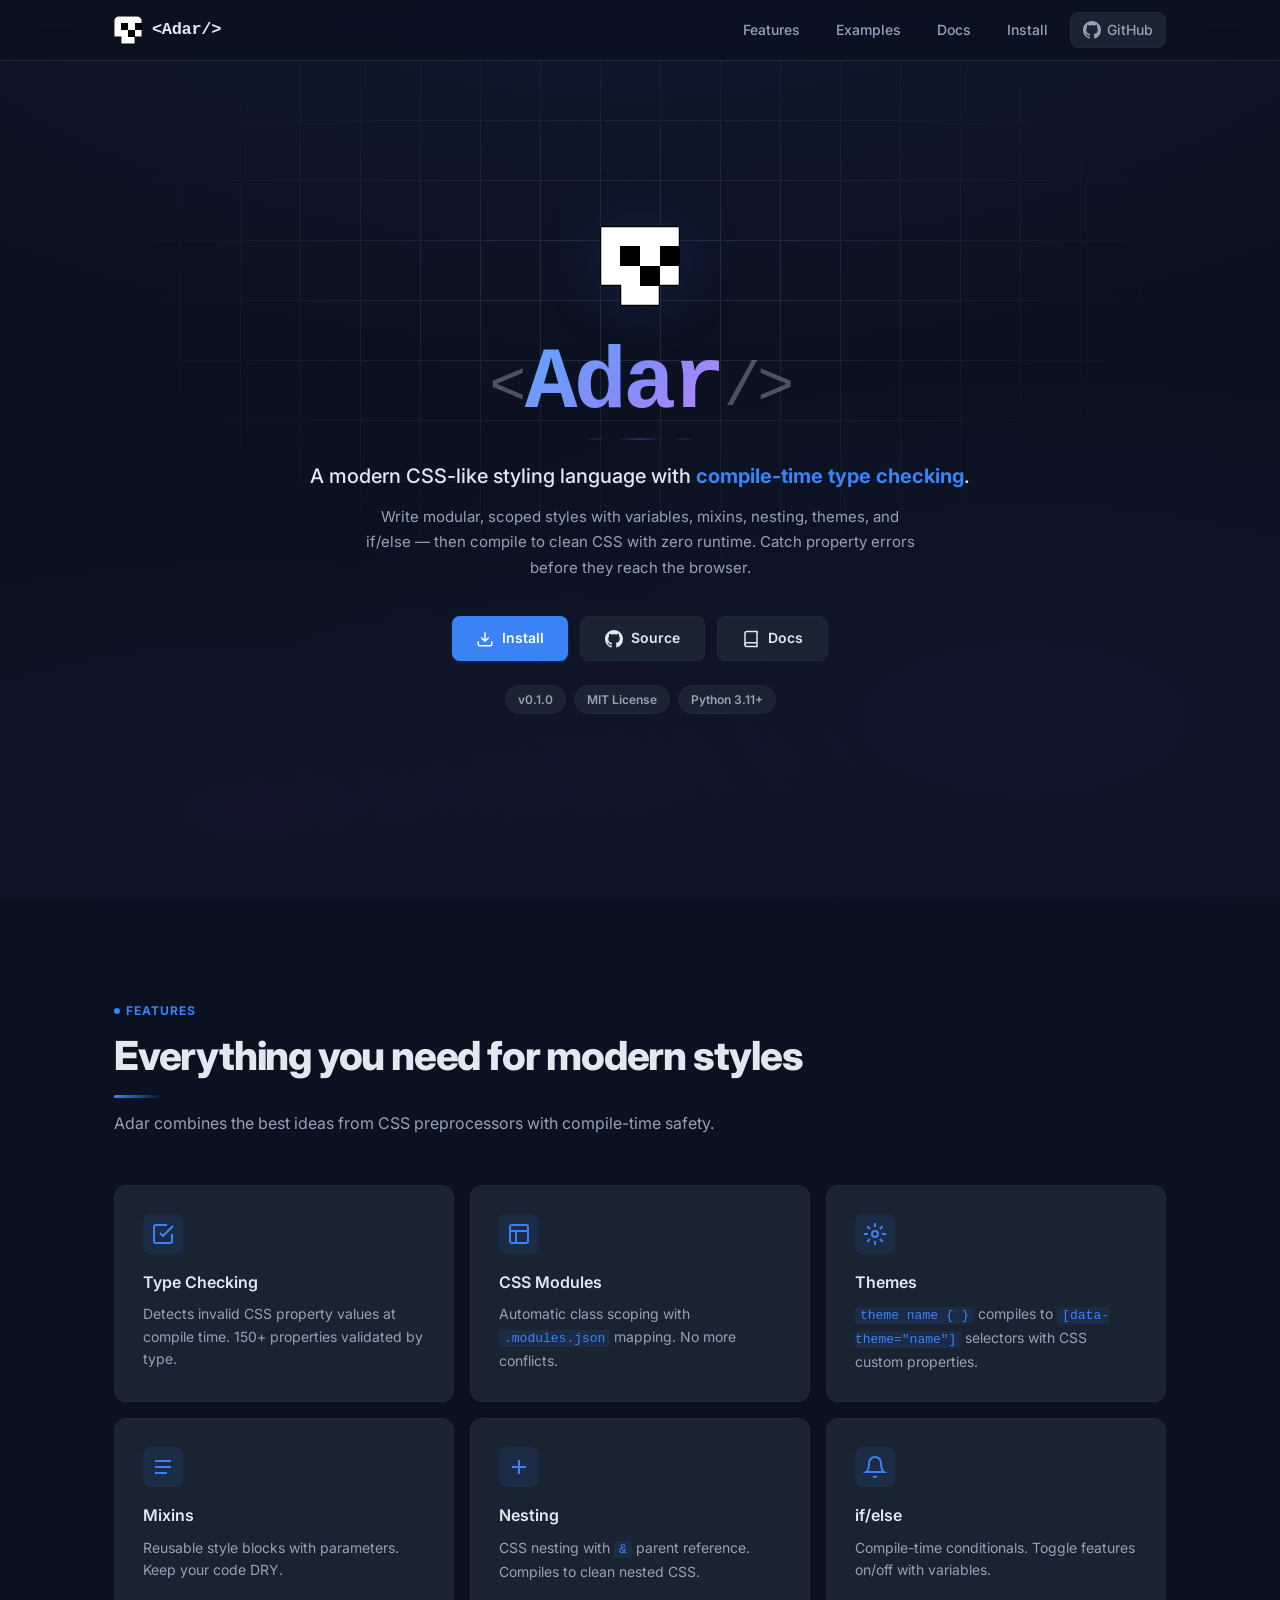
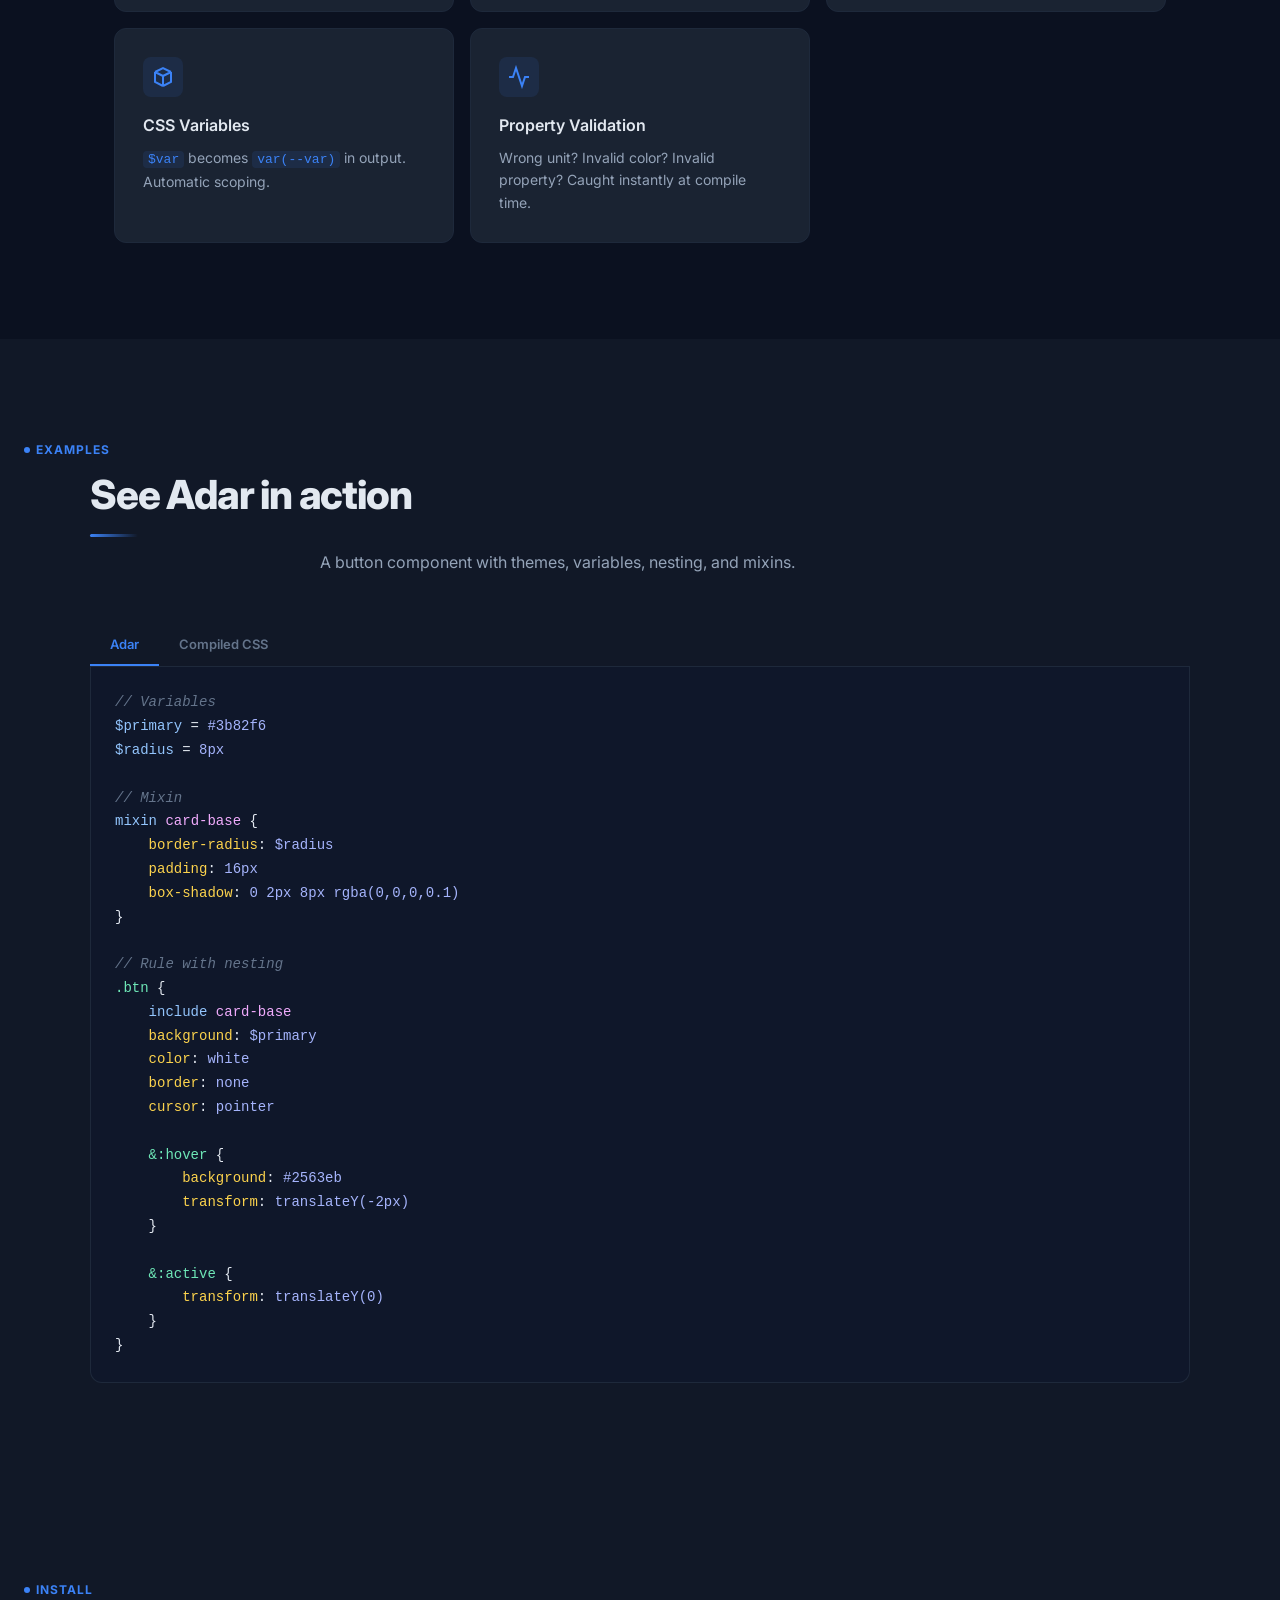
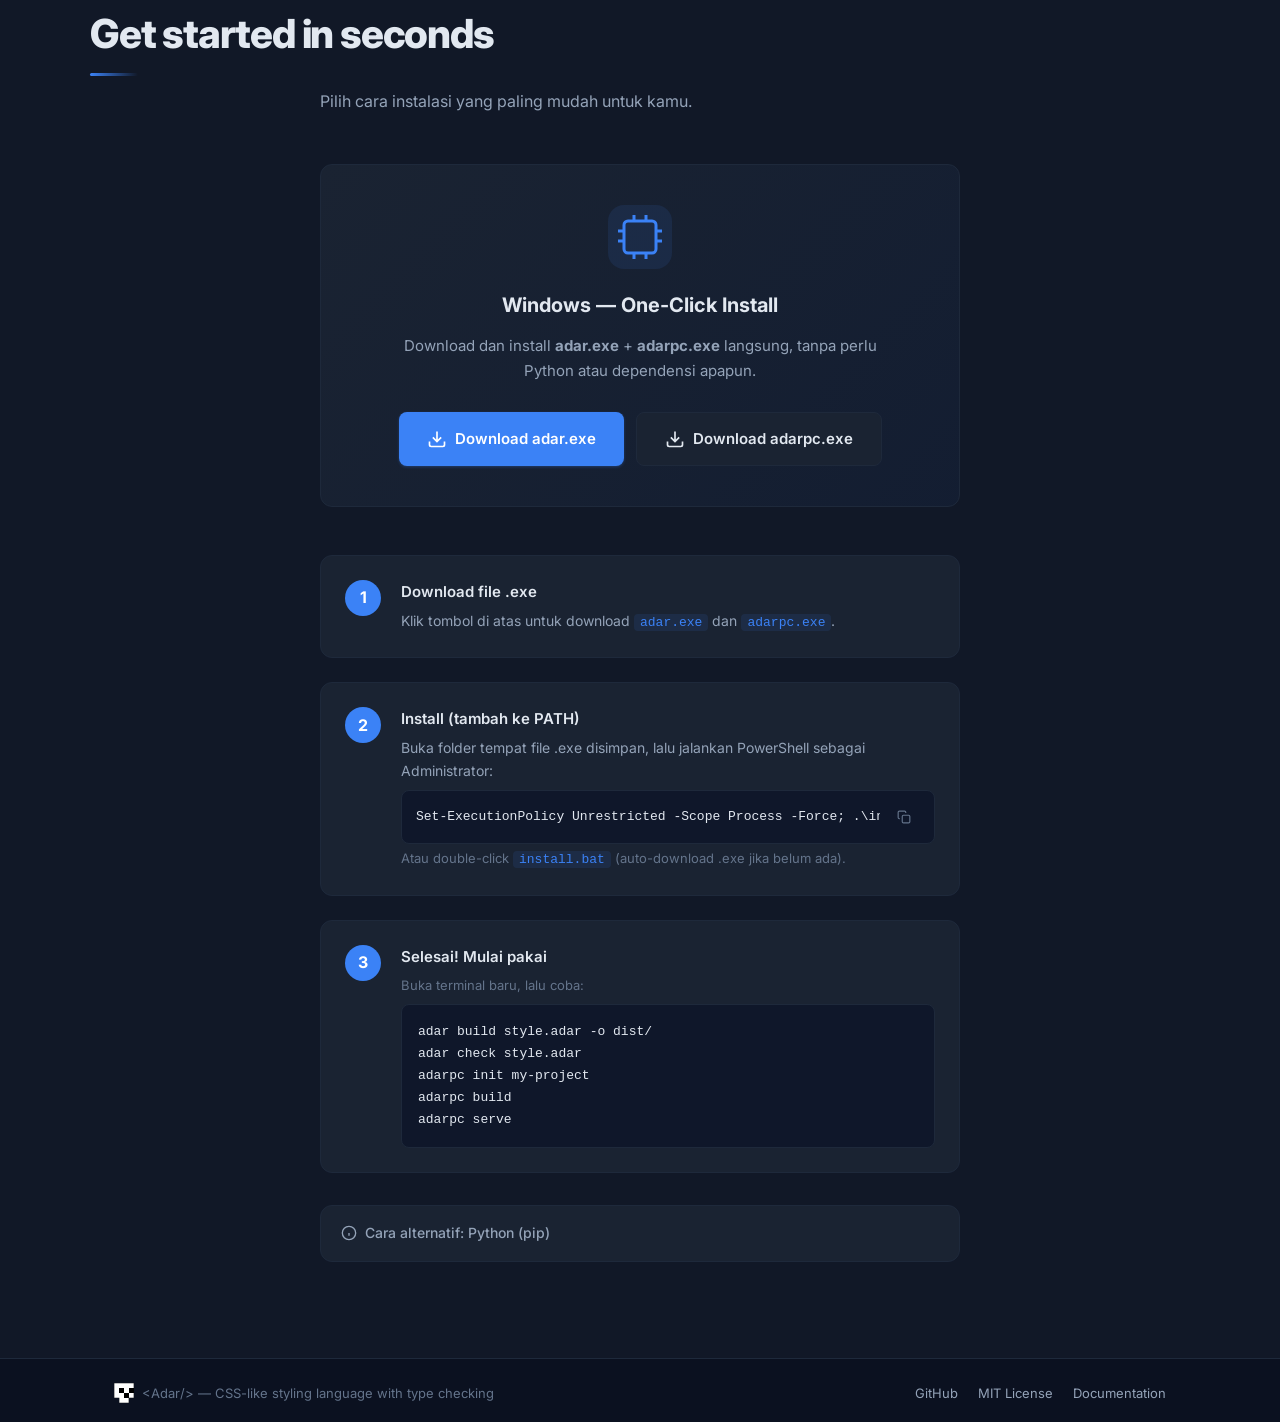
==== docs/index.html @ 39d27f38 "remove remaining playground/pyodide references" ====
<!DOCTYPE html>
<html lang="en">
<head>
<meta charset="UTF-8">
<meta name="viewport" content="width=device-width, initial-scale=1.0">
<title>Adar — CSS-like styling language with compile-time type checking</title>
<meta name="description" content="Adar is a modern CSS-like styling language that compiles to modular, scoped CSS with compile-time type checking. Catch property errors before they reach the browser.">
<meta property="og:title" content="Adar — CSS-like styling language with type checking">
<meta property="og:description" content="Write modular, scoped styles with variables, mixins, nesting, themes, and if/else. Compiles to clean CSS with zero runtime.">
<meta property="og:type" content="website">
<meta property="og:url" content="https://zulsyam23-dot.github.io/adar/">
<meta property="og:image" content="https://zulsyam23-dot.github.io/adar/og-image.png">
<meta name="theme-color" content="#0f172a">
<link rel="icon" type="image/svg+xml" href="favicon.svg">
<link rel="preconnect" href="https://fonts.googleapis.com">
<link rel="preconnect" href="https://fonts.gstatic.com" crossorigin>
<link href="https://fonts.googleapis.com/css2?family=Inter:wght@400;500;600;700;800&display=swap" rel="stylesheet">
<link rel="stylesheet" href="style.css">
</head>
<body>

<nav class="nav">
  <div class="nav-inner">
    <a href="#" class="logo">
      <img src="logo.svg" alt="Adar" class="logo-img" width="28" height="28">
      <span class="logo-text">&lt;Adar/&gt;</span>
    </a>
    <div class="nav-links">
      <a href="#features">Features</a>
      <a href="#examples">Examples</a>
      <a href="docs.html">Docs</a>
      <a href="#install">Install</a>
      <a href="https://github.com/zulsyam23-dot/adar" target="_blank" rel="noopener" class="nav-gh">
        <svg width="18" height="18" viewBox="0 0 24 24" fill="currentColor"><path d="M12 0C5.37 0 0 5.37 0 12c0 5.31 3.435 9.795 8.205 11.385.6.105.825-.255.825-.57 0-.285-.015-1.23-.015-2.235-3.015.555-3.795-.735-4.035-1.41-.135-.345-.72-1.41-1.23-1.695-.42-.225-1.02-.78-.015-.795.945-.015 1.62.87 1.845 1.23 1.08 1.815 2.805 1.305 3.495.99.105-.78.42-1.305.765-1.605-2.67-.3-5.46-1.335-5.46-5.925 0-1.305.465-2.385 1.23-3.225-.12-.3-.54-1.53.12-3.18 0 0 1.005-.315 3.3 1.23.96-.27 1.98-.405 3-.405s2.04.135 3 .405c2.295-1.56 3.3-1.23 3.3-1.23.66 1.65.24 2.88.12 3.18.765.84 1.23 1.905 1.23 3.225 0 4.605-2.805 5.625-5.475 5.925.435.375.81 1.095.81 2.22 0 1.605-.015 2.895-.015 3.3 0 .315.225.69.825.57A12.02 12.02 0 0024 12c0-6.63-5.37-12-12-12z"/></svg>
        <span>GitHub</span>
      </a>
    </div>
  </div>
</nav>

<section class="hero">
  <div class="hero-bg"></div>
  <div class="hero-grid"></div>
  <div class="hero-content">
    <div class="hero-logo">
      <img src="logo.svg" alt="Adar" width="96" height="96">
    </div>
    <div class="hero-title-group">
      <h1 class="hero-title">
        <span class="title-tag">&lt;</span>
        <span class="title-name">Adar</span>
        <span class="title-tag">/&gt;</span>
      </h1>
      <div class="title-underline">
        <span></span>
        <span></span>
        <span></span>
      </div>
    </div>
    <p class="hero-sub">A modern CSS-like styling language with <strong>compile-time type checking</strong>.</p>
    <p class="hero-desc">Write modular, scoped styles with variables, mixins, nesting, themes, and if/else &mdash; then compile to clean CSS with zero runtime. Catch property errors before they reach the browser.</p>
    <div class="hero-actions">
      <a href="#install" class="btn btn-primary">
        <svg width="18" height="18" viewBox="0 0 24 24" fill="none" stroke="currentColor" stroke-width="2"><path d="M21 15v4a2 2 0 01-2 2H5a2 2 0 01-2-2v-4M7 10l5 5 5-5M12 15V3"/></svg>
        Install
      </a>
      <a href="https://github.com/zulsyam23-dot/adar" target="_blank" rel="noopener" class="btn btn-secondary">
        <svg width="18" height="18" viewBox="0 0 24 24" fill="currentColor"><path d="M12 0C5.37 0 0 5.37 0 12c0 5.31 3.435 9.795 8.205 11.385.6.105.825-.255.825-.57 0-.285-.015-1.23-.015-2.235-3.015.555-3.795-.735-4.035-1.41-.135-.345-.72-1.41-1.23-1.695-.42-.225-1.02-.78-.015-.795.945-.015 1.62.87 1.845 1.23 1.08 1.815 2.805 1.305 3.495.99.105-.78.42-1.305.765-1.605-2.67-.3-5.46-1.335-5.46-5.925 0-1.305.465-2.385 1.23-3.225-.12-.3-.54-1.53.12-3.18 0 0 1.005-.315 3.3 1.23.96-.27 1.98-.405 3-.405s2.04.135 3 .405c2.295-1.56 3.3-1.23 3.3-1.23.66 1.65.24 2.88.12 3.18.765.84 1.23 1.905 1.23 3.225 0 4.605-2.805 5.625-5.475 5.925.435.375.81 1.095.81 2.22 0 1.605-.015 2.895-.015 3.3 0 .315.225.69.825.57A12.02 12.02 0 0024 12c0-6.63-5.37-12-12-12z"/></svg>
        Source
      </a>
      <a href="docs.html" class="btn btn-secondary">
        <svg width="18" height="18" viewBox="0 0 24 24" fill="none" stroke="currentColor" stroke-width="2"><path d="M4 19.5A2.5 2.5 0 016.5 17H20"/><path d="M6.5 2H20v20H6.5A2.5 2.5 0 014 19.5v-15A2.5 2.5 0 016.5 2z"/></svg>
        Docs
      </a>
    </div>
    <div class="hero-badges">
      <span class="badge">v0.1.0</span>
      <span class="badge">MIT License</span>
      <span class="badge">Python 3.11+</span>
    </div>
  </div>
</section>

<section id="features" class="section">
  <div class="section-label">Features</div>
  <h2>Everything you need for modern styles</h2>
  <p class="section-desc">Adar combines the best ideas from CSS preprocessors with compile-time safety.</p>
  <div class="features-grid">
    <div class="feature-card">
      <div class="feature-icon">
        <svg width="24" height="24" viewBox="0 0 24 24" fill="none" stroke="currentColor" stroke-width="2"><path d="M9 11l3 3L22 4M21 12v7a2 2 0 01-2 2H5a2 2 0 01-2-2V5a2 2 0 012-2h11"/></svg>
      </div>
      <h3>Type Checking</h3>
      <p>Detects invalid CSS property values at compile time. 150+ properties validated by type.</p>
    </div>
    <div class="feature-card">
      <div class="feature-icon">
        <svg width="24" height="24" viewBox="0 0 24 24" fill="none" stroke="currentColor" stroke-width="2"><rect x="3" y="3" width="18" height="18" rx="2"/><path d="M3 9h18M9 21V9"/></svg>
      </div>
      <h3>CSS Modules</h3>
      <p>Automatic class scoping with <code>.modules.json</code> mapping. No more conflicts.</p>
    </div>
    <div class="feature-card">
      <div class="feature-icon">
        <svg width="24" height="24" viewBox="0 0 24 24" fill="none" stroke="currentColor" stroke-width="2"><circle cx="12" cy="12" r="3"/><path d="M12 1v4M12 19v4M4.22 4.22l2.83 2.83M16.95 16.95l2.83 2.83M1 12h4M19 12h4M4.22 19.78l2.83-2.83M16.95 7.05l2.83-2.83"/></svg>
      </div>
      <h3>Themes</h3>
      <p><code>theme name { }</code> compiles to <code>[data-theme="name"]</code> selectors with CSS custom properties.</p>
    </div>
    <div class="feature-card">
      <div class="feature-icon">
        <svg width="24" height="24" viewBox="0 0 24 24" fill="none" stroke="currentColor" stroke-width="2"><path d="M4 6h16M4 12h16M4 18h12"/></svg>
      </div>
      <h3>Mixins</h3>
      <p>Reusable style blocks with parameters. Keep your code DRY.</p>
    </div>
    <div class="feature-card">
      <div class="feature-icon">
        <svg width="24" height="24" viewBox="0 0 24 24" fill="none" stroke="currentColor" stroke-width="2"><path d="M12 5v14M5 12h14"/></svg>
      </div>
      <h3>Nesting</h3>
      <p>CSS nesting with <code>&amp;</code> parent reference. Compiles to clean nested CSS.</p>
    </div>
    <div class="feature-card">
      <div class="feature-icon">
        <svg width="24" height="24" viewBox="0 0 24 24" fill="none" stroke="currentColor" stroke-width="2"><path d="M18 8A6 6 0 006 8c0 7-3 9-3 9h18s-3-2-3-9"/><path d="M13.73 21a2 2 0 01-3.46 0"/></svg>
      </div>
      <h3>if/else</h3>
      <p>Compile-time conditionals. Toggle features on/off with variables.</p>
    </div>
    <div class="feature-card">
      <div class="feature-icon">
        <svg width="24" height="24" viewBox="0 0 24 24" fill="none" stroke="currentColor" stroke-width="2"><path d="M20 7l-8-4-8 4m16 0l-8 4m8-4v10l-8 4m0-10L4 7m8 4v10M4 7v10l8 4"/></svg>
      </div>
      <h3>CSS Variables</h3>
      <p><code>$var</code> becomes <code>var(--var)</code> in output. Automatic scoping.</p>
    </div>
    <div class="feature-card">
      <div class="feature-icon">
        <svg width="24" height="24" viewBox="0 0 24 24" fill="none" stroke="currentColor" stroke-width="2"><polyline points="22 12 18 12 15 21 9 3 6 12 2 12"/></svg>
      </div>
      <h3>Property Validation</h3>
      <p>Wrong unit? Invalid color? Invalid property? Caught instantly at compile time.</p>
    </div>
  </div>
</section>

<section id="examples" class="section section-alt">
  <div class="section-label">Examples</div>
  <h2>See Adar in action</h2>
  <p class="section-desc">A button component with themes, variables, nesting, and mixins.</p>

  <div class="code-tabs">
    <div class="code-tab active" data-tab="adar">Adar</div>
    <div class="code-tab" data-tab="css">Compiled CSS</div>
  </div>

  <div class="code-panel active" id="code-adar">
    <pre class="code-block"><span class="cm">// Variables</span>
<span class="kw">$primary</span> = <span class="val">#3b82f6</span>
<span class="kw">$radius</span> = <span class="val">8px</span>

<span class="cm">// Mixin</span>
<span class="kw">mixin</span> <span class="fn">card-base</span> {
    <span class="prop">border-radius</span>: <span class="val">$radius</span>
    <span class="prop">padding</span>: <span class="val">16px</span>
    <span class="prop">box-shadow</span>: <span class="val">0 2px 8px rgba(0,0,0,0.1)</span>
}

<span class="cm">// Rule with nesting</span>
<span class="sel">.btn</span> {
    <span class="kw">include</span> <span class="fn">card-base</span>
    <span class="prop">background</span>: <span class="val">$primary</span>
    <span class="prop">color</span>: <span class="val">white</span>
    <span class="prop">border</span>: <span class="val">none</span>
    <span class="prop">cursor</span>: <span class="val">pointer</span>

    <span class="sel">&amp;:hover</span> {
        <span class="prop">background</span>: <span class="val">#2563eb</span>
        <span class="prop">transform</span>: <span class="val">translateY(-2px)</span>
    }

    <span class="sel">&amp;:active</span> {
        <span class="prop">transform</span>: <span class="val">translateY(0)</span>
    }
}</pre>
  </div>

  <div class="code-panel" id="code-css">
    <pre class="code-block"><span class="sel">.btn__a1b2c3</span> {
  <span class="prop">border-radius</span>: <span class="val">var(--radius)</span>;
  <span class="prop">padding</span>: <span class="val">16px</span>;
  <span class="prop">box-shadow</span>: <span class="val">0 2px 8px rgba(0,0,0,0.1)</span>;
  <span class="prop">background</span>: <span class="val">var(--primary)</span>;
  <span class="prop">color</span>: <span class="val">white</span>;
  <span class="prop">border</span>: <span class="val">none</span>;
  <span class="prop">cursor</span>: <span class="val">pointer</span>;
}
<span class="sel">.btn__a1b2c3:hover</span> {
  <span class="prop">background</span>: <span class="val">#2563eb</span>;
  <span class="prop">transform</span>: <span class="val">translateY(-2px)</span>;
}
<span class="sel">.btn__a1b2c3:active</span> {
  <span class="prop">transform</span>: <span class="val">translateY(0)</span>;
}</pre>
  </div>
</section>



<section id="install" class="section section-alt">
  <div class="section-label">Install</div>
  <h2>Get started in seconds</h2>
  <p class="section-desc">Pilih cara instalasi yang paling mudah untuk kamu.</p>

  <div class="install-hero">
    <div class="install-hero-card">
      <div class="install-hero-icon">
        <svg width="48" height="48" viewBox="0 0 24 24" fill="none" stroke="currentColor" stroke-width="1.5"><rect x="4" y="4" width="16" height="16" rx="2"/><path d="M9 1v3M15 1v3M9 20v3M15 20v3M20 9h3M20 14h3M1 9h3M1 14h3"/></svg>
      </div>
      <h3>Windows &mdash; One-Click Install</h3>
      <p class="install-hero-desc">Download dan install <strong>adar.exe</strong> + <strong>adarpc.exe</strong> langsung, tanpa perlu Python atau dependensi apapun.</p>
      <div class="install-hero-actions">
        <a href="https://github.com/zulsyam23-dot/adar/releases/latest/download/adar.exe" class="btn btn-primary btn-lg" target="_blank" rel="noopener">
          <svg width="20" height="20" viewBox="0 0 24 24" fill="none" stroke="currentColor" stroke-width="2"><path d="M21 15v4a2 2 0 01-2 2H5a2 2 0 01-2-2v-4M7 10l5 5 5-5M12 15V3"/></svg>
          Download adar.exe
        </a>
        <a href="https://github.com/zulsyam23-dot/adar/releases/latest/download/adarpc.exe" class="btn btn-secondary btn-lg" target="_blank" rel="noopener">
          <svg width="20" height="20" viewBox="0 0 24 24" fill="none" stroke="currentColor" stroke-width="2"><path d="M21 15v4a2 2 0 01-2 2H5a2 2 0 01-2-2v-4M7 10l5 5 5-5M12 15V3"/></svg>
          Download adarpc.exe
        </a>
      </div>
    </div>
  </div>

  <div class="install-steps">
    <div class="install-step">
      <div class="install-step-num">1</div>
      <div class="install-step-body">
        <h4>Download file .exe</h4>
        <p>Klik tombol di atas untuk download <code>adar.exe</code> dan <code>adarpc.exe</code>.</p>
      </div>
    </div>
    <div class="install-step">
      <div class="install-step-num">2</div>
      <div class="install-step-body">
        <h4>Install (tambah ke PATH)</h4>
        <p>Buka folder tempat file .exe disimpan, lalu jalankan PowerShell sebagai Administrator:</p>
        <div class="install-copy-line">
          <code>Set-ExecutionPolicy Unrestricted -Scope Process -Force; .\install.ps1</code>
          <button class="btn-icon" onclick="copyText(this)" title="Salin perintah">
            <svg width="14" height="14" viewBox="0 0 24 24" fill="none" stroke="currentColor" stroke-width="2"><rect x="9" y="9" width="13" height="13" rx="2"/><path d="M5 15H4a2 2 0 01-2-2V4a2 2 0 012-2h9a2 2 0 012 2v1"/></svg>
          </button>
        </div>
        <p class="install-step-alt">Atau double-click <code>install.bat</code> (auto-download .exe jika belum ada).</p>
      </div>
    </div>
    <div class="install-step">
      <div class="install-step-num">3</div>
      <div class="install-step-body">
        <h4>Selesai! Mulai pakai</h4>
        <p class="install-step-alt">Buka terminal baru, lalu coba:</p>
        <pre class="code-block">adar build style.adar -o dist/
adar check style.adar
adarpc init my-project
adarpc build
adarpc serve</pre>
      </div>
    </div>
  </div>

  <details class="install-details">
    <summary><svg width="16" height="16" viewBox="0 0 24 24" fill="none" stroke="currentColor" stroke-width="2"><circle cx="12" cy="12" r="10"/><path d="M12 16v-4M12 8h.01"/></svg> Cara alternatif: Python (pip)</summary>
    <div class="install-details-body">
      <p>Butuh Python 3.11+. Clone repo dan install dengan pip:</p>
      <pre class="code-block">git clone https://github.com/zulsyam23-dot/adar.git
cd adar
pip install -e .

adar build src/style.adar -o dist/
adar check src/
adarpc init my-site</pre>
    </div>
  </details>
</section>

<footer class="footer">
  <div class="footer-inner">
    <div class="footer-brand">
      <img src="logo.svg" alt="Adar" width="20" height="20">
      <span>&lt;Adar/&gt; &mdash; CSS-like styling language with type checking</span>
    </div>
    <div class="footer-links">
      <a href="https://github.com/zulsyam23-dot/adar" target="_blank" rel="noopener">GitHub</a>
      <a href="https://github.com/zulsyam23-dot/adar/blob/main/LICENSE" target="_blank" rel="noopener">MIT License</a>
      <a href="docs/guide.md" target="_blank" rel="noopener">Documentation</a>
    </div>
  </div>
</footer>

<script src="script.js"></script>
</body>
</html>
---- docs/style.css ----
:root {
  --accent: #3b82f6;
  --accent-dark: #2563eb;
  --accent-glow: rgba(59, 130, 246, 0.15);
  --bg: #0b1120;
  --bg-elevated: #111827;
  --bg-card: #1a2332;
  --bg-code: #0f172a;
  --text: #e2e8f0;
  --text-muted: #94a3b8;
  --text-dim: #64748b;
  --border: #1e293b;
  --border-light: #334155;
  --radius: 12px;
  --radius-sm: 8px;
  --radius-full: 9999px;
  --font-mono: 'Cascadia Code', 'Fira Code', 'JetBrains Mono', 'SF Mono', ui-monospace, monospace;
  --font-sans: 'Inter', -apple-system, BlinkMacSystemFont, 'Segoe UI', system-ui, sans-serif;
}

* { margin: 0; padding: 0; box-sizing: border-box; }

html { scroll-behavior: smooth; }

body {
  font-family: var(--font-sans);
  background: var(--bg);
  color: var(--text);
  line-height: 1.6;
  -webkit-font-smoothing: antialiased;
}

a { color: var(--accent); text-decoration: none; transition: opacity 0.2s; }
a:hover { opacity: 0.85; }

::selection { background: var(--accent); color: white; }

/* Nav */
.nav {
  position: fixed; top: 0; left: 0; right: 0; z-index: 100;
  background: rgba(11, 17, 32, 0.85);
  backdrop-filter: blur(16px) saturate(1.2);
  -webkit-backdrop-filter: blur(16px) saturate(1.2);
  border-bottom: 1px solid var(--border);
  transition: border-color 0.3s;
}
.nav-inner {
  max-width: 1100px; margin: 0 auto; padding: 0 24px;
  height: 60px; display: flex; align-items: center; justify-content: space-between;
}
.logo {
  display: flex; align-items: center; gap: 10px;
  font-family: var(--font-mono); font-weight: 700; font-size: 18px;
  color: var(--text) !important; text-decoration: none !important;
}
.logo-img { border-radius: 6px; }
.logo-text { font-size: 17px; letter-spacing: -0.02em; }
.nav-links { display: flex; align-items: center; gap: 8px; }
.nav-links a {
  color: var(--text-muted); font-size: 14px; font-weight: 500;
  padding: 6px 14px; border-radius: var(--radius-sm);
  transition: all 0.2s; text-decoration: none;
}
.nav-links a:hover { color: var(--text); background: var(--bg-card); }
.nav-gh {
  display: flex; align-items: center; gap: 6px;
  background: var(--bg-card) !important; border: 1px solid var(--border);
  padding: 6px 12px !important;
}
.nav-gh:hover { border-color: var(--border-light) !important; }

/* Hero */
.hero {
  min-height: 100vh; display: flex; align-items: center; justify-content: center;
  text-align: center; padding: 120px 24px 80px;
  position: relative; overflow: hidden;
}
.hero-bg {
  position: absolute; inset: 0;
  background:
    radial-gradient(ellipse 80% 50% at 50% -10%, rgba(59, 130, 246, 0.08), transparent),
    radial-gradient(ellipse 60% 40% at 80% 80%, rgba(99, 102, 241, 0.06), transparent),
    radial-gradient(ellipse 50% 30% at 20% 90%, rgba(139, 92, 246, 0.05), transparent);
}
.hero-grid {
  position: absolute; inset: 0;
  background-image: linear-gradient(var(--border) 1px, transparent 1px),
    linear-gradient(90deg, var(--border) 1px, transparent 1px);
  background-size: 60px 60px;
  mask-image: radial-gradient(ellipse 60% 50% at 50% 30%, black 20%, transparent 70%);
  -webkit-mask-image: radial-gradient(ellipse 60% 50% at 50% 30%, black 20%, transparent 70%);
}
.hero-content { position: relative; max-width: 720px; }
.hero-logo { margin-bottom: 24px; }
.hero-logo img {
  width: 80px; height: 80px;
  filter: drop-shadow(0 0 30px var(--accent-glow));
  animation: float 6s ease-in-out infinite;
}
@keyframes float {
  0%, 100% { transform: translateY(0); }
  50% { transform: translateY(-6px); }
}
.hero-title-group { margin-bottom: 20px; }
.hero-title {
  display: inline-flex; align-items: baseline; gap: 2px;
  font-family: var(--font-mono); font-size: clamp(56px, 12vw, 88px);
  font-weight: 800; letter-spacing: -0.04em; line-height: 1.05;
  margin-bottom: 0;
}
.hero-title .title-tag {
  font-weight: 300; opacity: 0.3;
  background: none; -webkit-text-fill-color: var(--text);
  font-size: 0.7em; transform: translateY(-0.05em);
}
.hero-title .title-name {
  background: linear-gradient(135deg, #60a5fa 0%, #818cf8 50%, #c084fc 100%);
  -webkit-background-clip: text; -webkit-text-fill-color: transparent;
  background-clip: text;
  position: relative;
}
.title-underline {
  display: flex; align-items: center; justify-content: center;
  gap: 8px; margin-top: 8px; opacity: 0.5;
}
.title-underline span {
  display: block; height: 2px; border-radius: 2px;
  background: linear-gradient(90deg, transparent, var(--accent), transparent);
}
.title-underline span:nth-child(1) { width: 24px; opacity: 0.3; }
.title-underline span:nth-child(2) { width: 48px; opacity: 0.6; }
.title-underline span:nth-child(3) { width: 24px; opacity: 0.3; }
.hero-sub {
  font-size: clamp(16px, 2.5vw, 20px); color: var(--text);
  margin-bottom: 12px; font-weight: 500;
}
.hero-sub strong { color: var(--accent); }
.hero-desc {
  font-size: 15px; color: var(--text-muted); line-height: 1.7;
  margin-bottom: 36px; max-width: 560px; margin-left: auto; margin-right: auto;
}
.hero-actions { display: flex; gap: 12px; justify-content: center; flex-wrap: wrap; margin-bottom: 24px; }
.hero-badges { display: flex; gap: 8px; justify-content: center; flex-wrap: wrap; }
.badge {
  display: inline-flex; align-items: center; padding: 4px 12px;
  border-radius: var(--radius-full); font-size: 12px; font-weight: 600;
  background: var(--bg-card); color: var(--text-muted); border: 1px solid var(--border);
}

/* Buttons */
.btn {
  display: inline-flex; align-items: center; gap: 8px;
  padding: 10px 24px; border-radius: var(--radius-sm);
  font-size: 14px; font-weight: 600; font-family: var(--font-sans);
  cursor: pointer; border: none; transition: all 0.2s;
  text-decoration: none !important;
}
.btn-primary {
  background: var(--accent); color: white;
  box-shadow: 0 1px 3px rgba(59,130,246,0.3);
}
.btn-primary:hover { background: var(--accent-dark); opacity: 1; transform: translateY(-1px); box-shadow: 0 4px 12px rgba(59,130,246,0.4); }
.btn-secondary {
  background: var(--bg-card); color: var(--text);
  border: 1px solid var(--border);
}
.btn-secondary:hover { border-color: var(--border-light); opacity: 1; transform: translateY(-1px); }
.btn-small { padding: 7px 16px; font-size: 13px; }

/* Sections */
.section {
  max-width: 1100px; margin: 0 auto; padding: 96px 24px;
}
.section-alt { max-width: 100%; background: var(--bg-elevated); }
.section-alt > * { max-width: 1100px; margin-left: auto; margin-right: auto; }
.section-label {
  display: inline-flex; align-items: center; gap: 6px;
  font-size: 12px; font-weight: 700; text-transform: uppercase; letter-spacing: 0.08em;
  color: var(--accent); margin-bottom: 12px;
}
.section-label::before {
  content: ''; display: inline-block; width: 6px; height: 6px;
  border-radius: 50%; background: var(--accent);
}
.section h2 {
  font-size: clamp(28px, 4vw, 40px); font-weight: 800;
  margin-bottom: 12px; letter-spacing: -0.03em; line-height: 1.15;
}
.section h2::after {
  content: ''; display: block; width: 48px; height: 3px;
  border-radius: 2px; background: linear-gradient(90deg, var(--accent), transparent);
  margin-top: 16px;
}
.section-alt h2::after { background: linear-gradient(90deg, var(--accent), transparent); }
.section-desc {
  color: var(--text-muted); margin-bottom: 48px;
  font-size: 16px; max-width: 640px; line-height: 1.7;
}

/* Features Grid */
.features-grid {
  display: grid; grid-template-columns: repeat(auto-fill, minmax(260px, 1fr));
  gap: 16px; margin-top: 0;
}
.feature-card {
  background: var(--bg-card); border: 1px solid var(--border);
  border-radius: var(--radius); padding: 28px;
  transition: all 0.25s; cursor: default;
}
.feature-card:hover {
  border-color: var(--accent); transform: translateY(-2px);
  box-shadow: 0 8px 24px rgba(0,0,0,0.2);
}
.feature-card:hover .feature-icon { background: var(--accent); color: white; }
.feature-icon {
  width: 40px; height: 40px; border-radius: var(--radius-sm);
  background: rgba(59,130,246,0.1); color: var(--accent);
  display: flex; align-items: center; justify-content: center;
  margin-bottom: 16px; transition: all 0.25s;
}
.feature-card h3 { font-size: 16px; font-weight: 600; margin-bottom: 8px; }
.feature-card p { font-size: 14px; color: var(--text-muted); line-height: 1.6; }
.feature-card code {
  background: rgba(59,130,246,0.1); padding: 1px 5px;
  border-radius: 4px; font-family: var(--font-mono); font-size: 13px;
  color: var(--accent);
}

/* Code Tabs */
.code-tabs { display: flex; gap: 0; margin-bottom: 0; border-bottom: 1px solid var(--border); }
.code-tab {
  padding: 10px 20px; font-size: 13px; font-weight: 600;
  color: var(--text-dim); cursor: pointer; transition: all 0.2s;
  border-bottom: 2px solid transparent; user-select: none;
}
.code-tab:hover { color: var(--text-muted); }
.code-tab.active { color: var(--accent); border-bottom-color: var(--accent); }
.code-panel { display: none; }
.code-panel.active { display: block; }
.code-block {
  background: var(--bg-code); border: 1px solid var(--border);
  border-top: none; border-radius: 0 0 var(--radius) var(--radius);
  padding: 24px; font-family: var(--font-mono); font-size: 14px;
  line-height: 1.7; overflow-x: auto; white-space: pre; tab-size: 4;
}
.code-block .kw { color: #93c5fd; }
.code-block .fn { color: #f0abfc; }
.code-block .val { color: #a5b4fc; }
.code-block .sel { color: #6ee7b7; }
.code-block .prop { color: #fcd34d; }
.code-block .cm { color: #64748b; font-style: italic; }

/* Utility */
.btn-icon {
  display: flex; align-items: center; justify-content: center;
  width: 32px; height: 32px; border-radius: var(--radius-sm);
  background: transparent; color: var(--text-dim); cursor: pointer;
  border: none; transition: all 0.2s;
}
.btn-icon:hover { background: var(--border); color: var(--text); }

/* Install — User-friendly */
.install-hero { margin-bottom: 48px; }
.install-hero-card {
  background: linear-gradient(135deg, var(--bg-card) 0%, rgba(59,130,246,0.05) 100%);
  border: 1px solid var(--border);
  border-radius: var(--radius); padding: 40px;
  text-align: center; max-width: 640px; margin: 0 auto;
  transition: border-color 0.25s;
}
.install-hero-card:hover { border-color: var(--accent); }
.install-hero-icon {
  width: 64px; height: 64px; border-radius: 16px;
  background: rgba(59,130,246,0.1); color: var(--accent);
  display: flex; align-items: center; justify-content: center;
  margin: 0 auto 20px;
}
.install-hero-card h3 { font-size: 20px; font-weight: 700; margin-bottom: 12px; }
.install-hero-desc { font-size: 15px; color: var(--text-muted); line-height: 1.7; margin-bottom: 28px; max-width: 480px; margin-left: auto; margin-right: auto; }
.install-hero-actions { display: flex; gap: 12px; justify-content: center; flex-wrap: wrap; }
.btn-lg { padding: 14px 28px; font-size: 15px; border-radius: var(--radius-sm); }

.install-steps {
  max-width: 640px; margin: 0 auto; display: flex; flex-direction: column; gap: 24px;
}
.install-step {
  display: flex; gap: 20px; align-items: flex-start;
  background: var(--bg-card); border: 1px solid var(--border);
  border-radius: var(--radius); padding: 24px;
  transition: border-color 0.25s;
}
.install-step:hover { border-color: var(--border-light); }
.install-step-num {
  width: 36px; height: 36px; border-radius: 50%; flex-shrink: 0;
  background: var(--accent); color: white;
  display: flex; align-items: center; justify-content: center;
  font-size: 16px; font-weight: 700;
}
.install-step-body { flex: 1; min-width: 0; }
.install-step-body h4 { font-size: 15px; font-weight: 600; margin-bottom: 6px; }
.install-step-body p { font-size: 14px; color: var(--text-muted); line-height: 1.6; margin-bottom: 8px; }
.install-step-body p:last-child { margin-bottom: 0; }
.install-step-body code {
  background: rgba(59,130,246,0.1); padding: 1px 6px; border-radius: 4px;
  font-family: var(--font-mono); font-size: 13px; color: var(--accent);
}
.install-step-body .code-block {
  font-size: 13px; padding: 16px; border-radius: var(--radius-sm);
  border: 1px solid var(--border); margin: 8px 0 0;
}
.install-step-alt { color: var(--text-dim) !important; font-size: 13px !important; }
.install-copy-line {
  display: flex; align-items: center; gap: 8px;
  background: var(--bg-code); border: 1px solid var(--border);
  border-radius: var(--radius-sm); padding: 10px 14px; margin: 4px 0;
}
.install-copy-line code {
  flex: 1; font-size: 13px; color: var(--text) !important;
  background: none !important; padding: 0 !important; white-space: nowrap; overflow-x: auto;
}
.install-copy-line .btn-icon { flex-shrink: 0; }

.install-details {
  max-width: 640px; margin: 32px auto 0;
  background: var(--bg-card); border: 1px solid var(--border);
  border-radius: var(--radius); overflow: hidden;
}
.install-details summary {
  display: flex; align-items: center; gap: 8px;
  padding: 16px 20px; cursor: pointer; font-size: 14px;
  font-weight: 500; color: var(--text-muted); user-select: none;
  transition: color 0.2s;
}
.install-details summary:hover { color: var(--text); }
.install-details summary svg { flex-shrink: 0; }
.install-details[open] summary { border-bottom: 1px solid var(--border); }
.install-details-body { padding: 20px; }
.install-details-body p { font-size: 14px; color: var(--text-muted); margin-bottom: 12px; }
.install-details-body .code-block { font-size: 13px; padding: 16px; border-radius: var(--radius-sm); border: 1px solid var(--border); margin: 0; }

/* Footer */
.footer {
  border-top: 1px solid var(--border);
}
.footer-inner {
  max-width: 1100px; margin: 0 auto; padding: 24px;
  display: flex; align-items: center; justify-content: space-between;
}
@media (max-width: 640px) { .footer-inner { flex-direction: column; gap: 12px; } }
.footer-brand { display: flex; align-items: center; gap: 8px; font-size: 13px; color: var(--text-dim); }
.footer-links { display: flex; gap: 20px; }
.footer-links a { font-size: 13px; color: var(--text-muted); }

/* Scrollbar */
::-webkit-scrollbar { width: 8px; height: 8px; }
::-webkit-scrollbar-track { background: transparent; }
::-webkit-scrollbar-thumb { background: var(--border); border-radius: 4px; }
::-webkit-scrollbar-thumb:hover { background: var(--border-light); }

/* Animations on scroll */
.fade-in {
  opacity: 0; transform: translateY(20px);
  transition: opacity 0.6s ease, transform 0.6s ease;
}
.fade-in.visible { opacity: 1; transform: translateY(0); }
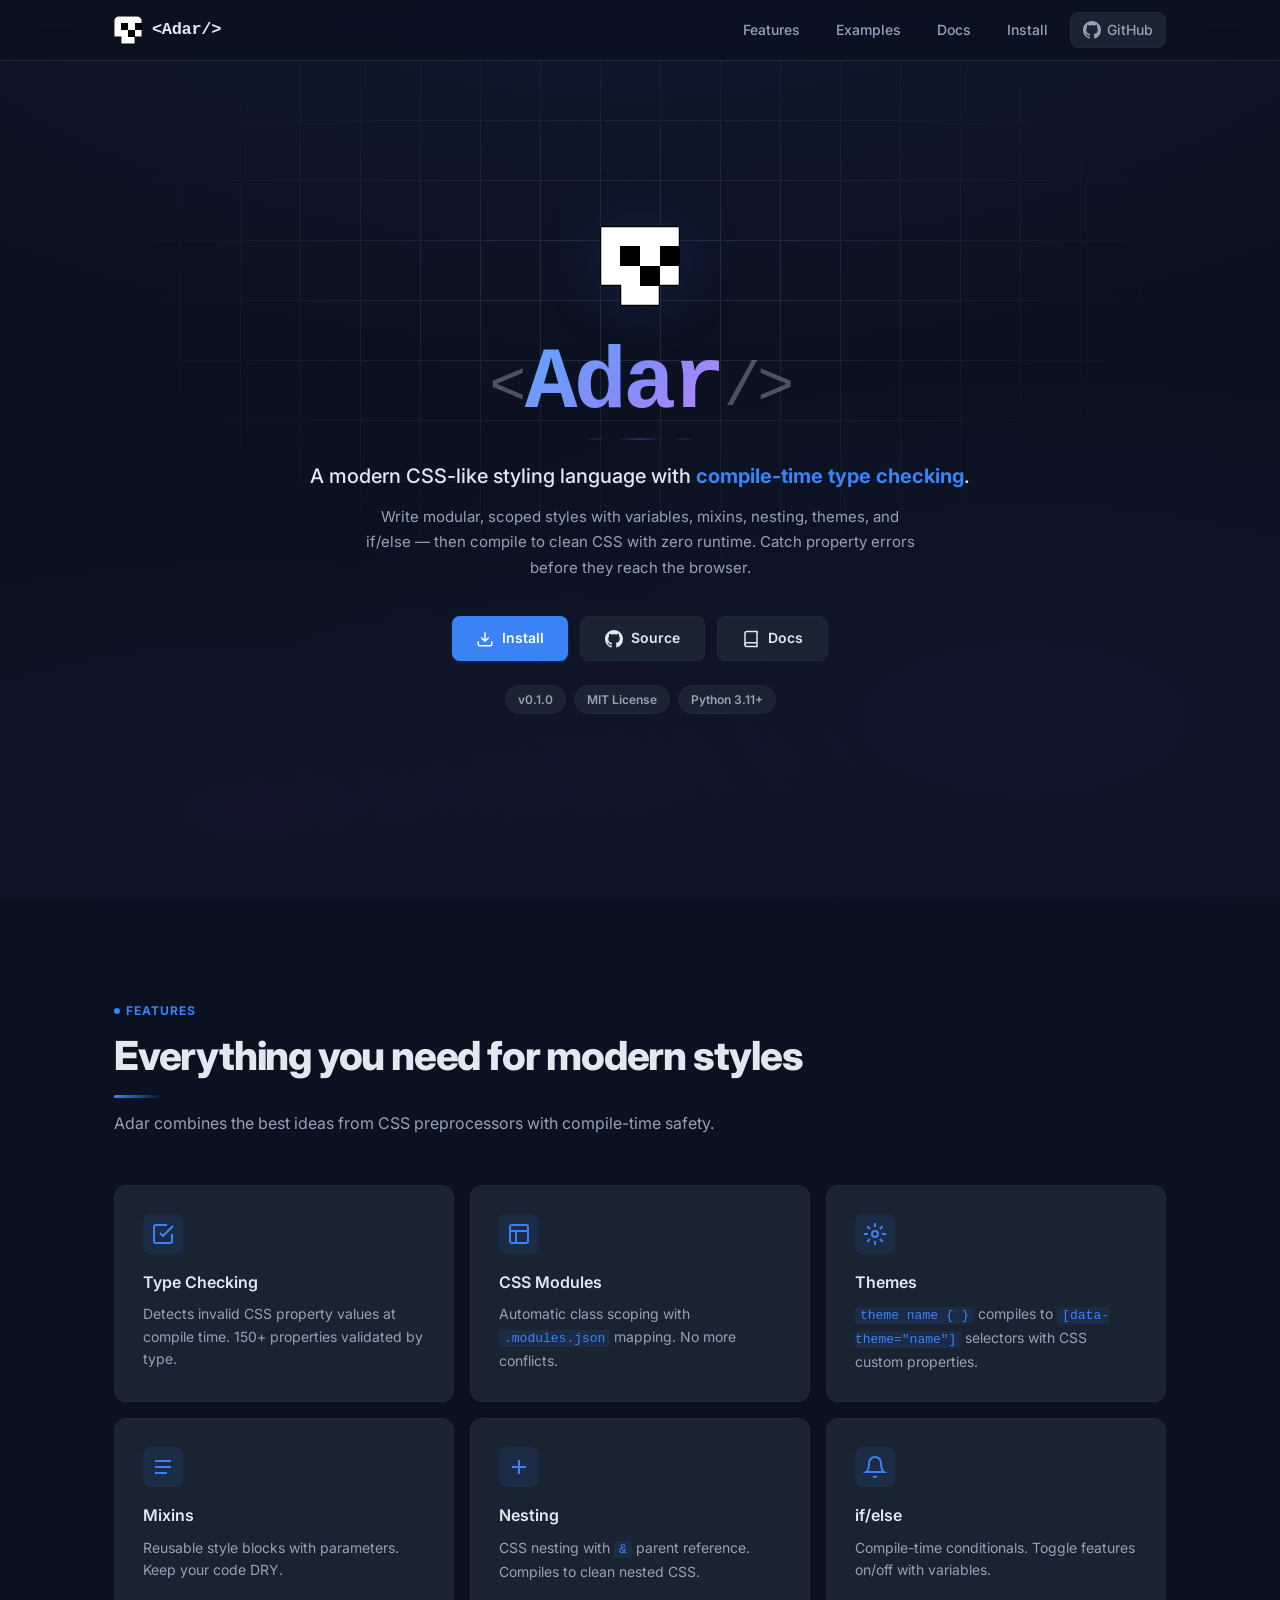
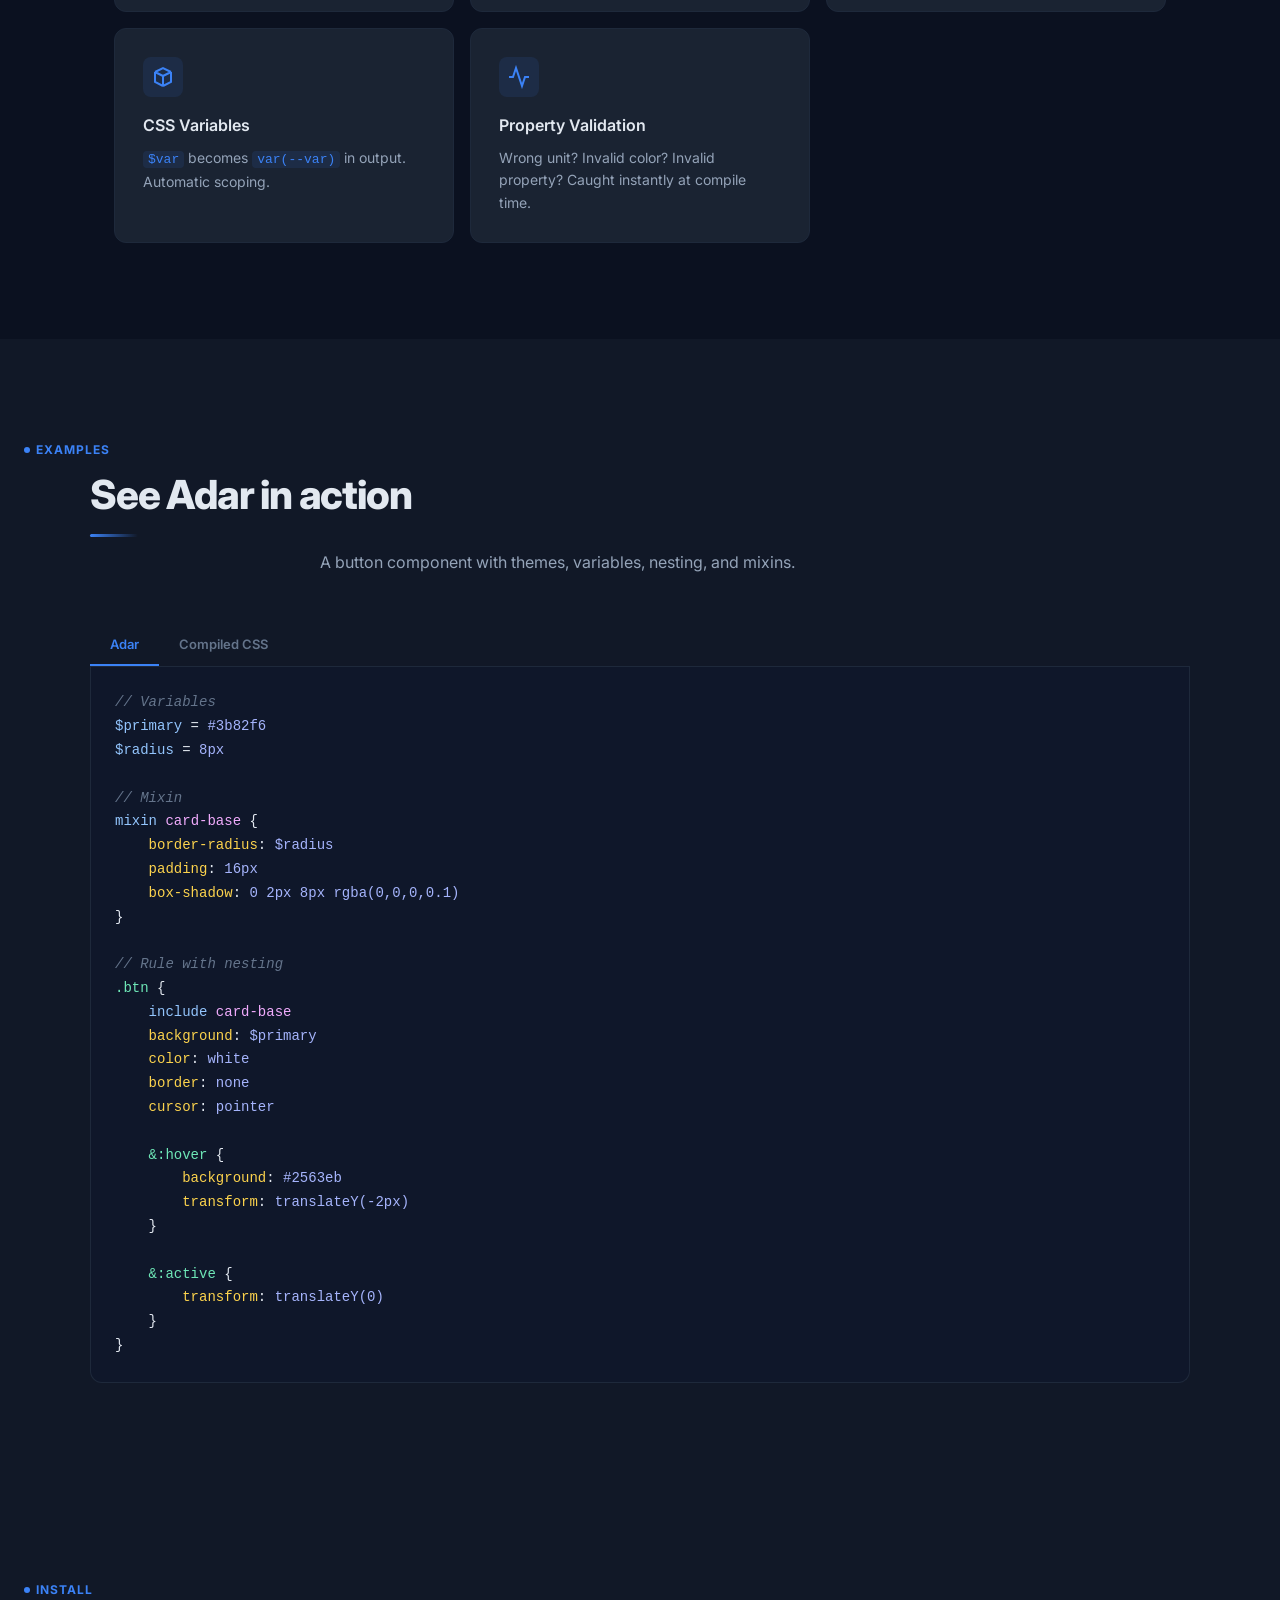
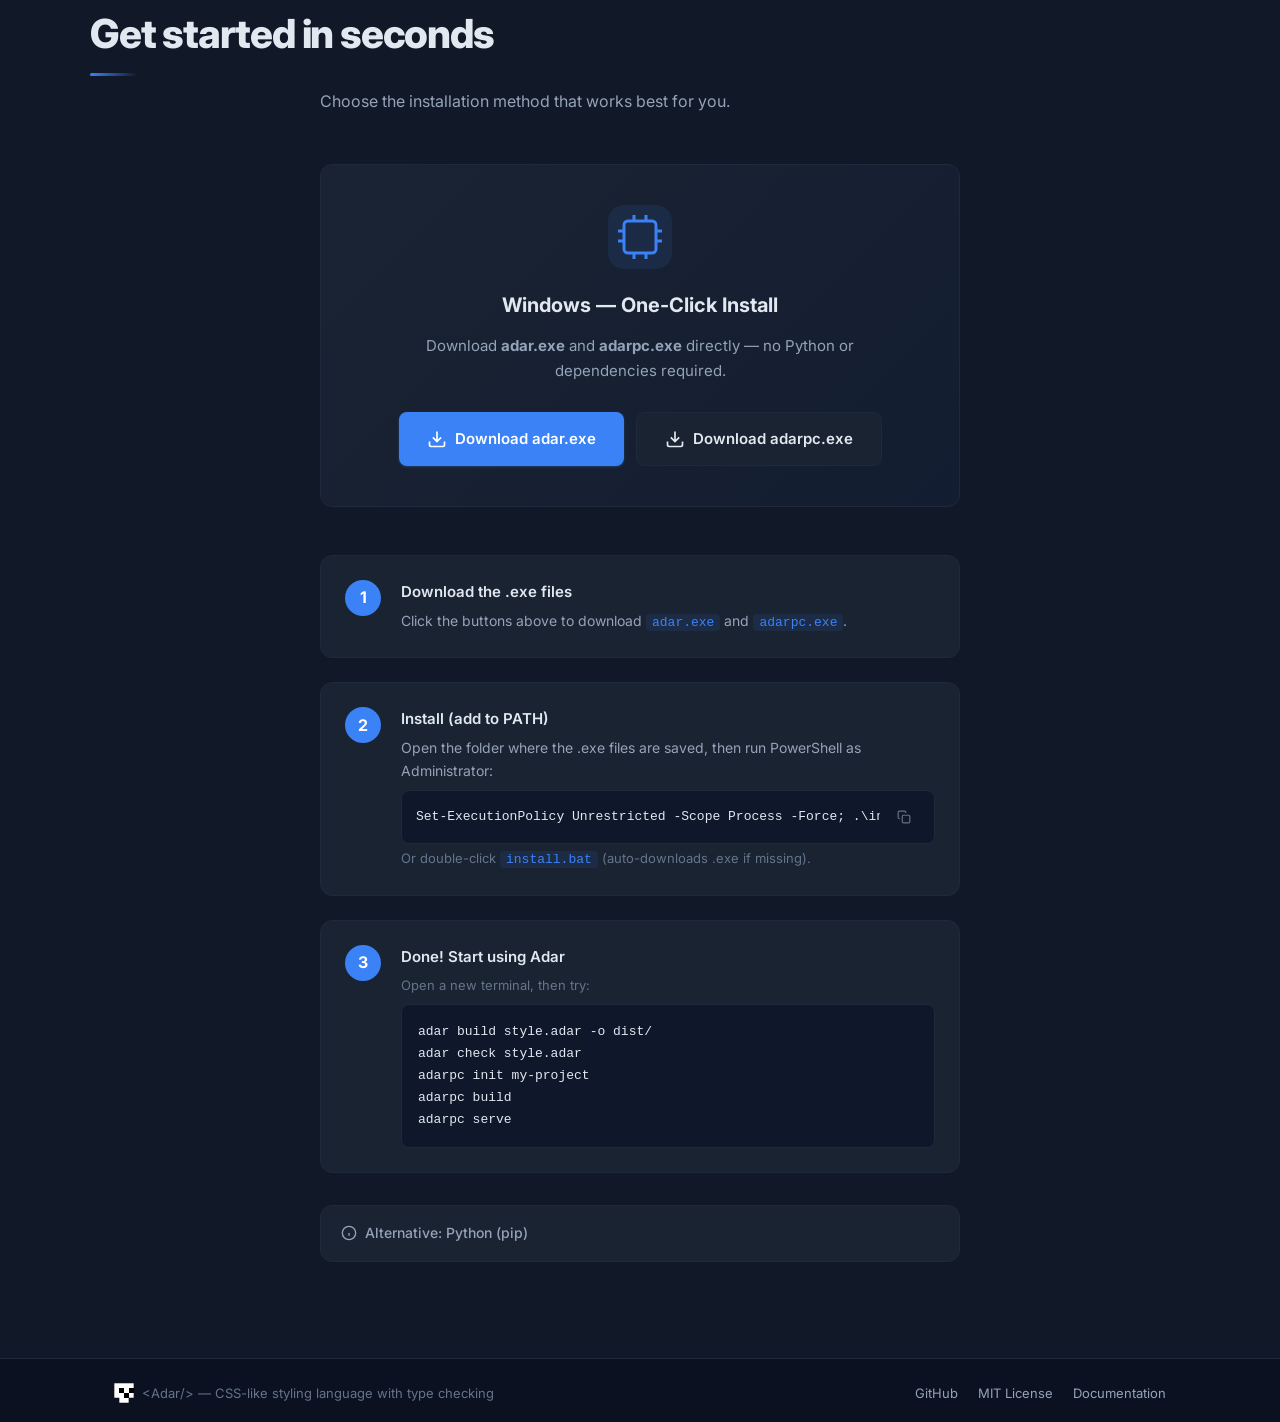
==== commit 9b5439c0: "fix: critical bugs in build, codegen, css_spec; overhaul docs for AI clarity - Fix crash in adarpc/b" ====
--- a/docs/index.html
+++ b/docs/index.html
@@ -9,7 +9,7 @@
 <meta property="og:description" content="Write modular, scoped styles with variables, mixins, nesting, themes, and if/else. Compiles to clean CSS with zero runtime.">
 <meta property="og:type" content="website">
 <meta property="og:url" content="https://zulsyam23-dot.github.io/adar/">
-<meta property="og:image" content="https://zulsyam23-dot.github.io/adar/og-image.png">
+<meta property="og:image" content="https://zulsyam23-dot.github.io/adar/og-image.svg">
 <meta name="theme-color" content="#0f172a">
 <link rel="icon" type="image/svg+xml" href="favicon.svg">
 <link rel="preconnect" href="https://fonts.googleapis.com">
@@ -25,7 +25,10 @@
       <img src="logo.svg" alt="Adar" class="logo-img" width="28" height="28">
       <span class="logo-text">&lt;Adar/&gt;</span>
     </a>
-    <div class="nav-links">
+    <button class="nav-toggle" id="navToggle" aria-label="Menu">
+      <span></span><span></span><span></span>
+    </button>
+    <div class="nav-links" id="navLinks">
       <a href="#features">Features</a>
       <a href="#examples">Examples</a>
       <a href="docs.html">Docs</a>
@@ -36,6 +39,7 @@
       </a>
     </div>
   </div>
+  <div class="nav-overlay" id="navOverlay"></div>
 </nav>
 
 <section class="hero">
@@ -211,7 +215,7 @@
 <section id="install" class="section section-alt">
   <div class="section-label">Install</div>
   <h2>Get started in seconds</h2>
-  <p class="section-desc">Pilih cara instalasi yang paling mudah untuk kamu.</p>
+  <p class="section-desc">Choose the installation method that works best for you.</p>
 
   <div class="install-hero">
     <div class="install-hero-card">
@@ -219,7 +223,7 @@
         <svg width="48" height="48" viewBox="0 0 24 24" fill="none" stroke="currentColor" stroke-width="1.5"><rect x="4" y="4" width="16" height="16" rx="2"/><path d="M9 1v3M15 1v3M9 20v3M15 20v3M20 9h3M20 14h3M1 9h3M1 14h3"/></svg>
       </div>
       <h3>Windows &mdash; One-Click Install</h3>
-      <p class="install-hero-desc">Download dan install <strong>adar.exe</strong> + <strong>adarpc.exe</strong> langsung, tanpa perlu Python atau dependensi apapun.</p>
+      <p class="install-hero-desc">Download <strong>adar.exe</strong> and <strong>adarpc.exe</strong> directly &mdash; no Python or dependencies required.</p>
       <div class="install-hero-actions">
         <a href="https://github.com/zulsyam23-dot/adar/releases/latest/download/adar.exe" class="btn btn-primary btn-lg" target="_blank" rel="noopener">
           <svg width="20" height="20" viewBox="0 0 24 24" fill="none" stroke="currentColor" stroke-width="2"><path d="M21 15v4a2 2 0 01-2 2H5a2 2 0 01-2-2v-4M7 10l5 5 5-5M12 15V3"/></svg>
@@ -237,29 +241,29 @@
     <div class="install-step">
       <div class="install-step-num">1</div>
       <div class="install-step-body">
-        <h4>Download file .exe</h4>
-        <p>Klik tombol di atas untuk download <code>adar.exe</code> dan <code>adarpc.exe</code>.</p>
+        <h4>Download the .exe files</h4>
+        <p>Click the buttons above to download <code>adar.exe</code> and <code>adarpc.exe</code>.</p>
       </div>
     </div>
     <div class="install-step">
       <div class="install-step-num">2</div>
       <div class="install-step-body">
-        <h4>Install (tambah ke PATH)</h4>
-        <p>Buka folder tempat file .exe disimpan, lalu jalankan PowerShell sebagai Administrator:</p>
+        <h4>Install (add to PATH)</h4>
+        <p>Open the folder where the .exe files are saved, then run PowerShell as Administrator:</p>
         <div class="install-copy-line">
           <code>Set-ExecutionPolicy Unrestricted -Scope Process -Force; .\install.ps1</code>
-          <button class="btn-icon" onclick="copyText(this)" title="Salin perintah">
+          <button class="btn-icon" onclick="copyText(this)" title="Copy command">
             <svg width="14" height="14" viewBox="0 0 24 24" fill="none" stroke="currentColor" stroke-width="2"><rect x="9" y="9" width="13" height="13" rx="2"/><path d="M5 15H4a2 2 0 01-2-2V4a2 2 0 012-2h9a2 2 0 012 2v1"/></svg>
           </button>
         </div>
-        <p class="install-step-alt">Atau double-click <code>install.bat</code> (auto-download .exe jika belum ada).</p>
+        <p class="install-step-alt">Or double-click <code>install.bat</code> (auto-downloads .exe if missing).</p>
       </div>
     </div>
     <div class="install-step">
       <div class="install-step-num">3</div>
       <div class="install-step-body">
-        <h4>Selesai! Mulai pakai</h4>
-        <p class="install-step-alt">Buka terminal baru, lalu coba:</p>
+        <h4>Done! Start using Adar</h4>
+        <p class="install-step-alt">Open a new terminal, then try:</p>
         <pre class="code-block">adar build style.adar -o dist/
 adar check style.adar
 adarpc init my-project
@@ -270,7 +274,7 @@
   </div>
 
   <details class="install-details">
-    <summary><svg width="16" height="16" viewBox="0 0 24 24" fill="none" stroke="currentColor" stroke-width="2"><circle cx="12" cy="12" r="10"/><path d="M12 16v-4M12 8h.01"/></svg> Cara alternatif: Python (pip)</summary>
+    <summary><svg width="16" height="16" viewBox="0 0 24 24" fill="none" stroke="currentColor" stroke-width="2"><circle cx="12" cy="12" r="10"/><path d="M12 16v-4M12 8h.01"/></svg> Alternative: Python (pip)</summary>
     <div class="install-details-body">
       <p>Butuh Python 3.11+. Clone repo dan install dengan pip:</p>
       <pre class="code-block">git clone https://github.com/zulsyam23-dot/adar.git
--- a/docs/style.css
+++ b/docs/style.css
@@ -55,6 +55,22 @@
 }
 .logo-img { border-radius: 6px; }
 .logo-text { font-size: 17px; letter-spacing: -0.02em; }
+
+/* Nav Toggle (Hamburger) */
+.nav-toggle {
+  display: none; flex-direction: column; gap: 5px;
+  background: none; border: none; cursor: pointer;
+  padding: 8px; z-index: 110;
+}
+.nav-toggle span {
+  display: block; width: 22px; height: 2px;
+  background: var(--text); border-radius: 2px;
+  transition: all 0.3s;
+}
+.nav-toggle.open span:nth-child(1) { transform: translateY(7px) rotate(45deg); }
+.nav-toggle.open span:nth-child(2) { opacity: 0; }
+.nav-toggle.open span:nth-child(3) { transform: translateY(-7px) rotate(-45deg); }
+
 .nav-links { display: flex; align-items: center; gap: 8px; }
 .nav-links a {
   color: var(--text-muted); font-size: 14px; font-weight: 500;
@@ -68,6 +84,29 @@
   padding: 6px 12px !important;
 }
 .nav-gh:hover { border-color: var(--border-light) !important; }
+
+@media (max-width: 768px) {
+  .nav-toggle { display: flex; }
+  .nav-links {
+    position: fixed; top: 0; right: -100%; width: 260px; height: 100vh;
+    flex-direction: column; align-items: stretch; gap: 0;
+    background: var(--bg-elevated); border-left: 1px solid var(--border);
+    padding: 80px 24px 24px; transition: right 0.3s;
+    z-index: 105;
+  }
+  .nav-links.open { right: 0; }
+  .nav-links a {
+    padding: 14px 16px; font-size: 15px; border-radius: var(--radius-sm);
+  }
+  .nav-links a.active { color: var(--accent); background: rgba(59,130,246,0.1); }
+  .nav-gh { margin-top: 8px; justify-content: center; }
+  .nav-overlay {
+    position: fixed; inset: 0; background: rgba(0,0,0,0.5);
+    z-index: 100; opacity: 0; pointer-events: none;
+    transition: opacity 0.3s;
+  }
+  .nav-overlay.open { opacity: 1; pointer-events: auto; }
+}
 
 /* Hero */
 .hero {
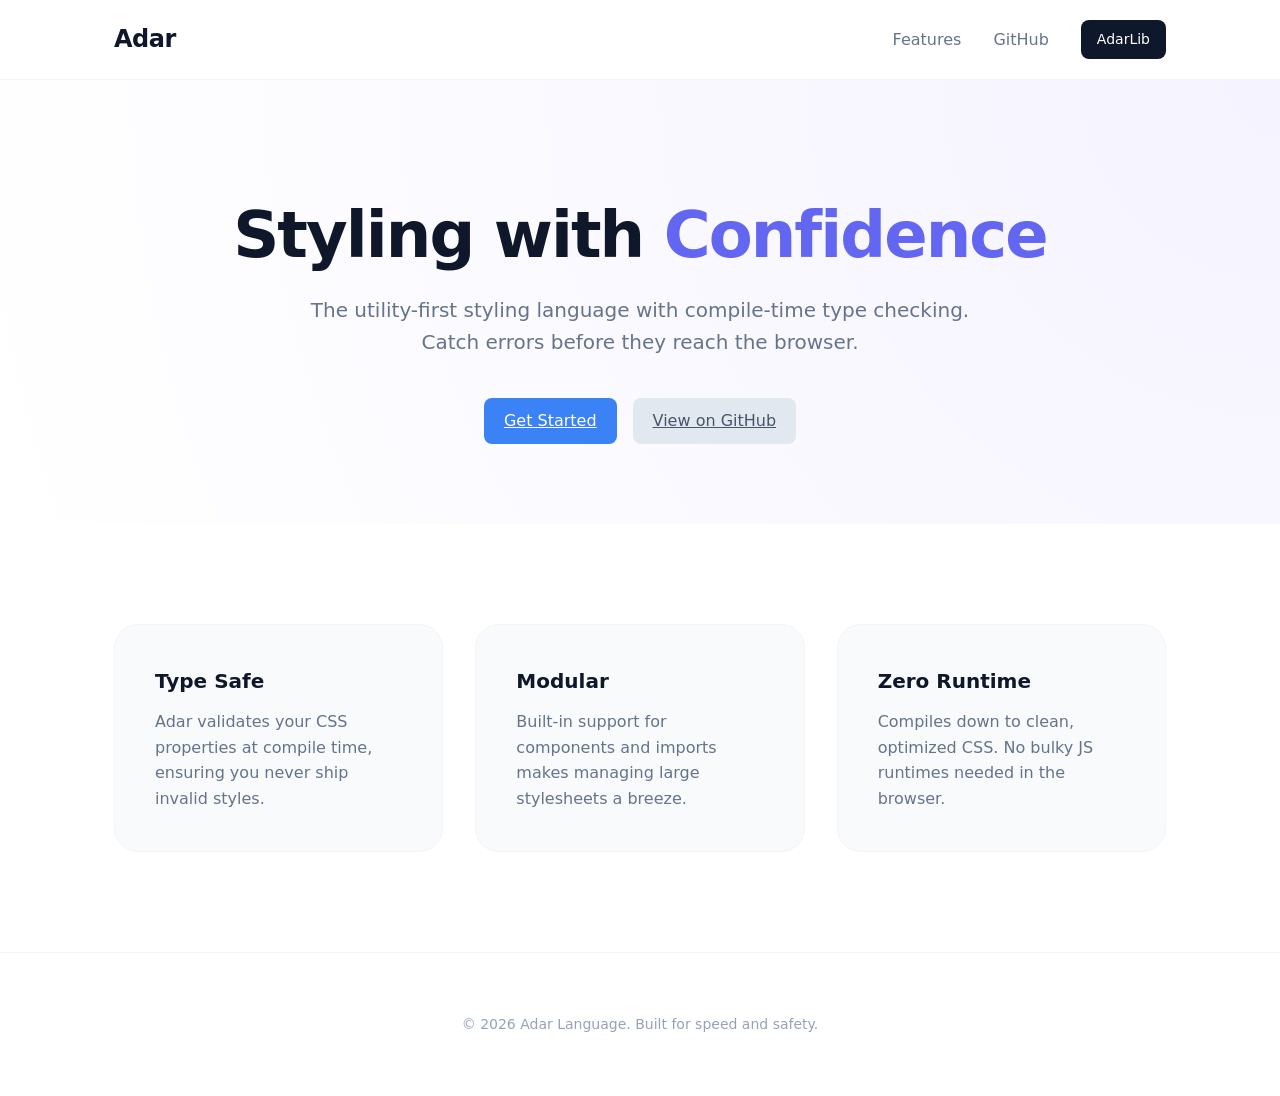
==== commit 98b57a05: "chore: update landing page in docs folder" ====
--- a/docs/index.html
+++ b/docs/index.html
@@ -1,307 +1,57 @@
 <!DOCTYPE html>
 <html lang="en">
 <head>
-<meta charset="UTF-8">
-<meta name="viewport" content="width=device-width, initial-scale=1.0">
-<title>Adar — CSS-like styling language with compile-time type checking</title>
-<meta name="description" content="Adar is a modern CSS-like styling language that compiles to modular, scoped CSS with compile-time type checking. Catch property errors before they reach the browser.">
-<meta property="og:title" content="Adar — CSS-like styling language with type checking">
-<meta property="og:description" content="Write modular, scoped styles with variables, mixins, nesting, themes, and if/else. Compiles to clean CSS with zero runtime.">
-<meta property="og:type" content="website">
-<meta property="og:url" content="https://zulsyam23-dot.github.io/adar/">
-<meta property="og:image" content="https://zulsyam23-dot.github.io/adar/og-image.svg">
-<meta name="theme-color" content="#0f172a">
-<link rel="icon" type="image/svg+xml" href="favicon.svg">
-<link rel="preconnect" href="https://fonts.googleapis.com">
-<link rel="preconnect" href="https://fonts.gstatic.com" crossorigin>
-<link href="https://fonts.googleapis.com/css2?family=Inter:wght@400;500;600;700;800&display=swap" rel="stylesheet">
-<link rel="stylesheet" href="style.css">
+    <meta charset="UTF-8">
+    <meta name="viewport" content="width=device-width, initial-scale=1.0">
+    <title>Adar | Modern Styling Language</title>
+    <link rel="stylesheet" href="style/style.css">
 </head>
 <body>
+    <nav class="navbar">
+        <div class="container nav-flex">
+            <div class="logo">Adar</div>
+            <div class="nav-links">
+                <a href="#features">Features</a>
+                <a href="https://github.com/zulsyam23-dot/adar" target="_blank">GitHub</a>
+                <a href="https://zulsyam23-dot.github.io/adarlib" class="btn-lib">AdarLib</a>
+            </div>
+        </div>
+    </nav>
 
-<nav class="nav">
-  <div class="nav-inner">
-    <a href="#" class="logo">
-      <img src="logo.svg" alt="Adar" class="logo-img" width="28" height="28">
-      <span class="logo-text">&lt;Adar/&gt;</span>
-    </a>
-    <button class="nav-toggle" id="navToggle" aria-label="Menu">
-      <span></span><span></span><span></span>
-    </button>
-    <div class="nav-links" id="navLinks">
-      <a href="#features">Features</a>
-      <a href="#examples">Examples</a>
-      <a href="docs.html">Docs</a>
-      <a href="#install">Install</a>
-      <a href="https://github.com/zulsyam23-dot/adar" target="_blank" rel="noopener" class="nav-gh">
-        <svg width="18" height="18" viewBox="0 0 24 24" fill="currentColor"><path d="M12 0C5.37 0 0 5.37 0 12c0 5.31 3.435 9.795 8.205 11.385.6.105.825-.255.825-.57 0-.285-.015-1.23-.015-2.235-3.015.555-3.795-.735-4.035-1.41-.135-.345-.72-1.41-1.23-1.695-.42-.225-1.02-.78-.015-.795.945-.015 1.62.87 1.845 1.23 1.08 1.815 2.805 1.305 3.495.99.105-.78.42-1.305.765-1.605-2.67-.3-5.46-1.335-5.46-5.925 0-1.305.465-2.385 1.23-3.225-.12-.3-.54-1.53.12-3.18 0 0 1.005-.315 3.3 1.23.96-.27 1.98-.405 3-.405s2.04.135 3 .405c2.295-1.56 3.3-1.23 3.3-1.23.66 1.65.24 2.88.12 3.18.765.84 1.23 1.905 1.23 3.225 0 4.605-2.805 5.625-5.475 5.925.435.375.81 1.095.81 2.22 0 1.605-.015 2.895-.015 3.3 0 .315.225.69.825.57A12.02 12.02 0 0024 12c0-6.63-5.37-12-12-12z"/></svg>
-        <span>GitHub</span>
-      </a>
-    </div>
-  </div>
-  <div class="nav-overlay" id="navOverlay"></div>
-</nav>
+    <header class="hero">
+        <div class="container">
+            <h1>Styling with <span class="accent">Confidence</span></h1>
+            <p class="hero-sub">The utility-first styling language with compile-time type checking. Catch errors before they reach the browser.</p>
+            <div class="hero-actions">
+                <a href="#" class="btn btn-primary">Get Started</a>
+                <a href="https://github.com/zulsyam23-dot/adar" class="btn btn-outline">View on GitHub</a>
+            </div>
+        </div>
+    </header>
 
-<section class="hero">
-  <div class="hero-bg"></div>
-  <div class="hero-grid"></div>
-  <div class="hero-content">
-    <div class="hero-logo">
-      <img src="logo.svg" alt="Adar" width="96" height="96">
-    </div>
-    <div class="hero-title-group">
-      <h1 class="hero-title">
-        <span class="title-tag">&lt;</span>
-        <span class="title-name">Adar</span>
-        <span class="title-tag">/&gt;</span>
-      </h1>
-      <div class="title-underline">
-        <span></span>
-        <span></span>
-        <span></span>
-      </div>
-    </div>
-    <p class="hero-sub">A modern CSS-like styling language with <strong>compile-time type checking</strong>.</p>
-    <p class="hero-desc">Write modular, scoped styles with variables, mixins, nesting, themes, and if/else &mdash; then compile to clean CSS with zero runtime. Catch property errors before they reach the browser.</p>
-    <div class="hero-actions">
-      <a href="#install" class="btn btn-primary">
-        <svg width="18" height="18" viewBox="0 0 24 24" fill="none" stroke="currentColor" stroke-width="2"><path d="M21 15v4a2 2 0 01-2 2H5a2 2 0 01-2-2v-4M7 10l5 5 5-5M12 15V3"/></svg>
-        Install
-      </a>
-      <a href="https://github.com/zulsyam23-dot/adar" target="_blank" rel="noopener" class="btn btn-secondary">
-        <svg width="18" height="18" viewBox="0 0 24 24" fill="currentColor"><path d="M12 0C5.37 0 0 5.37 0 12c0 5.31 3.435 9.795 8.205 11.385.6.105.825-.255.825-.57 0-.285-.015-1.23-.015-2.235-3.015.555-3.795-.735-4.035-1.41-.135-.345-.72-1.41-1.23-1.695-.42-.225-1.02-.78-.015-.795.945-.015 1.62.87 1.845 1.23 1.08 1.815 2.805 1.305 3.495.99.105-.78.42-1.305.765-1.605-2.67-.3-5.46-1.335-5.46-5.925 0-1.305.465-2.385 1.23-3.225-.12-.3-.54-1.53.12-3.18 0 0 1.005-.315 3.3 1.23.96-.27 1.98-.405 3-.405s2.04.135 3 .405c2.295-1.56 3.3-1.23 3.3-1.23.66 1.65.24 2.88.12 3.18.765.84 1.23 1.905 1.23 3.225 0 4.605-2.805 5.625-5.475 5.925.435.375.81 1.095.81 2.22 0 1.605-.015 2.895-.015 3.3 0 .315.225.69.825.57A12.02 12.02 0 0024 12c0-6.63-5.37-12-12-12z"/></svg>
-        Source
-      </a>
-      <a href="docs.html" class="btn btn-secondary">
-        <svg width="18" height="18" viewBox="0 0 24 24" fill="none" stroke="currentColor" stroke-width="2"><path d="M4 19.5A2.5 2.5 0 016.5 17H20"/><path d="M6.5 2H20v20H6.5A2.5 2.5 0 014 19.5v-15A2.5 2.5 0 016.5 2z"/></svg>
-        Docs
-      </a>
-    </div>
-    <div class="hero-badges">
-      <span class="badge">v0.1.0</span>
-      <span class="badge">MIT License</span>
-      <span class="badge">Python 3.11+</span>
-    </div>
-  </div>
-</section>
+    <section id="features" class="features">
+        <div class="container">
+            <div class="feature-grid">
+                <div class="feature-card">
+                    <h3>Type Safe</h3>
+                    <p>Adar validates your CSS properties at compile time, ensuring you never ship invalid styles.</p>
+                </div>
+                <div class="feature-card">
+                    <h3>Modular</h3>
+                    <p>Built-in support for components and imports makes managing large stylesheets a breeze.</p>
+                </div>
+                <div class="feature-card">
+                    <h3>Zero Runtime</h3>
+                    <p>Compiles down to clean, optimized CSS. No bulky JS runtimes needed in the browser.</p>
+                </div>
+            </div>
+        </div>
+    </section>
 
-<section id="features" class="section">
-  <div class="section-label">Features</div>
-  <h2>Everything you need for modern styles</h2>
-  <p class="section-desc">Adar combines the best ideas from CSS preprocessors with compile-time safety.</p>
-  <div class="features-grid">
-    <div class="feature-card">
-      <div class="feature-icon">
-        <svg width="24" height="24" viewBox="0 0 24 24" fill="none" stroke="currentColor" stroke-width="2"><path d="M9 11l3 3L22 4M21 12v7a2 2 0 01-2 2H5a2 2 0 01-2-2V5a2 2 0 012-2h11"/></svg>
-      </div>
-      <h3>Type Checking</h3>
-      <p>Detects invalid CSS property values at compile time. 150+ properties validated by type.</p>
-    </div>
-    <div class="feature-card">
-      <div class="feature-icon">
-        <svg width="24" height="24" viewBox="0 0 24 24" fill="none" stroke="currentColor" stroke-width="2"><rect x="3" y="3" width="18" height="18" rx="2"/><path d="M3 9h18M9 21V9"/></svg>
-      </div>
-      <h3>CSS Modules</h3>
-      <p>Automatic class scoping with <code>.modules.json</code> mapping. No more conflicts.</p>
-    </div>
-    <div class="feature-card">
-      <div class="feature-icon">
-        <svg width="24" height="24" viewBox="0 0 24 24" fill="none" stroke="currentColor" stroke-width="2"><circle cx="12" cy="12" r="3"/><path d="M12 1v4M12 19v4M4.22 4.22l2.83 2.83M16.95 16.95l2.83 2.83M1 12h4M19 12h4M4.22 19.78l2.83-2.83M16.95 7.05l2.83-2.83"/></svg>
-      </div>
-      <h3>Themes</h3>
-      <p><code>theme name { }</code> compiles to <code>[data-theme="name"]</code> selectors with CSS custom properties.</p>
-    </div>
-    <div class="feature-card">
-      <div class="feature-icon">
-        <svg width="24" height="24" viewBox="0 0 24 24" fill="none" stroke="currentColor" stroke-width="2"><path d="M4 6h16M4 12h16M4 18h12"/></svg>
-      </div>
-      <h3>Mixins</h3>
-      <p>Reusable style blocks with parameters. Keep your code DRY.</p>
-    </div>
-    <div class="feature-card">
-      <div class="feature-icon">
-        <svg width="24" height="24" viewBox="0 0 24 24" fill="none" stroke="currentColor" stroke-width="2"><path d="M12 5v14M5 12h14"/></svg>
-      </div>
-      <h3>Nesting</h3>
-      <p>CSS nesting with <code>&amp;</code> parent reference. Compiles to clean nested CSS.</p>
-    </div>
-    <div class="feature-card">
-      <div class="feature-icon">
-        <svg width="24" height="24" viewBox="0 0 24 24" fill="none" stroke="currentColor" stroke-width="2"><path d="M18 8A6 6 0 006 8c0 7-3 9-3 9h18s-3-2-3-9"/><path d="M13.73 21a2 2 0 01-3.46 0"/></svg>
-      </div>
-      <h3>if/else</h3>
-      <p>Compile-time conditionals. Toggle features on/off with variables.</p>
-    </div>
-    <div class="feature-card">
-      <div class="feature-icon">
-        <svg width="24" height="24" viewBox="0 0 24 24" fill="none" stroke="currentColor" stroke-width="2"><path d="M20 7l-8-4-8 4m16 0l-8 4m8-4v10l-8 4m0-10L4 7m8 4v10M4 7v10l8 4"/></svg>
-      </div>
-      <h3>CSS Variables</h3>
-      <p><code>$var</code> becomes <code>var(--var)</code> in output. Automatic scoping.</p>
-    </div>
-    <div class="feature-card">
-      <div class="feature-icon">
-        <svg width="24" height="24" viewBox="0 0 24 24" fill="none" stroke="currentColor" stroke-width="2"><polyline points="22 12 18 12 15 21 9 3 6 12 2 12"/></svg>
-      </div>
-      <h3>Property Validation</h3>
-      <p>Wrong unit? Invalid color? Invalid property? Caught instantly at compile time.</p>
-    </div>
-  </div>
-</section>
-
-<section id="examples" class="section section-alt">
-  <div class="section-label">Examples</div>
-  <h2>See Adar in action</h2>
-  <p class="section-desc">A button component with themes, variables, nesting, and mixins.</p>
-
-  <div class="code-tabs">
-    <div class="code-tab active" data-tab="adar">Adar</div>
-    <div class="code-tab" data-tab="css">Compiled CSS</div>
-  </div>
-
-  <div class="code-panel active" id="code-adar">
-    <pre class="code-block"><span class="cm">// Variables</span>
-<span class="kw">$primary</span> = <span class="val">#3b82f6</span>
-<span class="kw">$radius</span> = <span class="val">8px</span>
-
-<span class="cm">// Mixin</span>
-<span class="kw">mixin</span> <span class="fn">card-base</span> {
-    <span class="prop">border-radius</span>: <span class="val">$radius</span>
-    <span class="prop">padding</span>: <span class="val">16px</span>
-    <span class="prop">box-shadow</span>: <span class="val">0 2px 8px rgba(0,0,0,0.1)</span>
-}
-
-<span class="cm">// Rule with nesting</span>
-<span class="sel">.btn</span> {
-    <span class="kw">include</span> <span class="fn">card-base</span>
-    <span class="prop">background</span>: <span class="val">$primary</span>
-    <span class="prop">color</span>: <span class="val">white</span>
-    <span class="prop">border</span>: <span class="val">none</span>
-    <span class="prop">cursor</span>: <span class="val">pointer</span>
-
-    <span class="sel">&amp;:hover</span> {
-        <span class="prop">background</span>: <span class="val">#2563eb</span>
-        <span class="prop">transform</span>: <span class="val">translateY(-2px)</span>
-    }
-
-    <span class="sel">&amp;:active</span> {
-        <span class="prop">transform</span>: <span class="val">translateY(0)</span>
-    }
-}</pre>
-  </div>
-
-  <div class="code-panel" id="code-css">
-    <pre class="code-block"><span class="sel">.btn__a1b2c3</span> {
-  <span class="prop">border-radius</span>: <span class="val">var(--radius)</span>;
-  <span class="prop">padding</span>: <span class="val">16px</span>;
-  <span class="prop">box-shadow</span>: <span class="val">0 2px 8px rgba(0,0,0,0.1)</span>;
-  <span class="prop">background</span>: <span class="val">var(--primary)</span>;
-  <span class="prop">color</span>: <span class="val">white</span>;
-  <span class="prop">border</span>: <span class="val">none</span>;
-  <span class="prop">cursor</span>: <span class="val">pointer</span>;
-}
-<span class="sel">.btn__a1b2c3:hover</span> {
-  <span class="prop">background</span>: <span class="val">#2563eb</span>;
-  <span class="prop">transform</span>: <span class="val">translateY(-2px)</span>;
-}
-<span class="sel">.btn__a1b2c3:active</span> {
-  <span class="prop">transform</span>: <span class="val">translateY(0)</span>;
-}</pre>
-  </div>
-</section>
-
-
-
-<section id="install" class="section section-alt">
-  <div class="section-label">Install</div>
-  <h2>Get started in seconds</h2>
-  <p class="section-desc">Choose the installation method that works best for you.</p>
-
-  <div class="install-hero">
-    <div class="install-hero-card">
-      <div class="install-hero-icon">
-        <svg width="48" height="48" viewBox="0 0 24 24" fill="none" stroke="currentColor" stroke-width="1.5"><rect x="4" y="4" width="16" height="16" rx="2"/><path d="M9 1v3M15 1v3M9 20v3M15 20v3M20 9h3M20 14h3M1 9h3M1 14h3"/></svg>
-      </div>
-      <h3>Windows &mdash; One-Click Install</h3>
-      <p class="install-hero-desc">Download <strong>adar.exe</strong> and <strong>adarpc.exe</strong> directly &mdash; no Python or dependencies required.</p>
-      <div class="install-hero-actions">
-        <a href="https://github.com/zulsyam23-dot/adar/releases/latest/download/adar.exe" class="btn btn-primary btn-lg" target="_blank" rel="noopener">
-          <svg width="20" height="20" viewBox="0 0 24 24" fill="none" stroke="currentColor" stroke-width="2"><path d="M21 15v4a2 2 0 01-2 2H5a2 2 0 01-2-2v-4M7 10l5 5 5-5M12 15V3"/></svg>
-          Download adar.exe
-        </a>
-        <a href="https://github.com/zulsyam23-dot/adar/releases/latest/download/adarpc.exe" class="btn btn-secondary btn-lg" target="_blank" rel="noopener">
-          <svg width="20" height="20" viewBox="0 0 24 24" fill="none" stroke="currentColor" stroke-width="2"><path d="M21 15v4a2 2 0 01-2 2H5a2 2 0 01-2-2v-4M7 10l5 5 5-5M12 15V3"/></svg>
-          Download adarpc.exe
-        </a>
-      </div>
-    </div>
-  </div>
-
-  <div class="install-steps">
-    <div class="install-step">
-      <div class="install-step-num">1</div>
-      <div class="install-step-body">
-        <h4>Download the .exe files</h4>
-        <p>Click the buttons above to download <code>adar.exe</code> and <code>adarpc.exe</code>.</p>
-      </div>
-    </div>
-    <div class="install-step">
-      <div class="install-step-num">2</div>
-      <div class="install-step-body">
-        <h4>Install (add to PATH)</h4>
-        <p>Open the folder where the .exe files are saved, then run PowerShell as Administrator:</p>
-        <div class="install-copy-line">
-          <code>Set-ExecutionPolicy Unrestricted -Scope Process -Force; .\install.ps1</code>
-          <button class="btn-icon" onclick="copyText(this)" title="Copy command">
-            <svg width="14" height="14" viewBox="0 0 24 24" fill="none" stroke="currentColor" stroke-width="2"><rect x="9" y="9" width="13" height="13" rx="2"/><path d="M5 15H4a2 2 0 01-2-2V4a2 2 0 012-2h9a2 2 0 012 2v1"/></svg>
-          </button>
+    <footer class="footer">
+        <div class="container">
+            <p>&copy; 2026 Adar Language. Built for speed and safety.</p>
         </div>
-        <p class="install-step-alt">Or double-click <code>install.bat</code> (auto-downloads .exe if missing).</p>
-      </div>
-    </div>
-    <div class="install-step">
-      <div class="install-step-num">3</div>
-      <div class="install-step-body">
-        <h4>Done! Start using Adar</h4>
-        <p class="install-step-alt">Open a new terminal, then try:</p>
-        <pre class="code-block">adar build style.adar -o dist/
-adar check style.adar
-adarpc init my-project
-adarpc build
-adarpc serve</pre>
-      </div>
-    </div>
-  </div>
-
-  <details class="install-details">
-    <summary><svg width="16" height="16" viewBox="0 0 24 24" fill="none" stroke="currentColor" stroke-width="2"><circle cx="12" cy="12" r="10"/><path d="M12 16v-4M12 8h.01"/></svg> Alternative: Python (pip)</summary>
-    <div class="install-details-body">
-      <p>Butuh Python 3.11+. Clone repo dan install dengan pip:</p>
-      <pre class="code-block">git clone https://github.com/zulsyam23-dot/adar.git
-cd adar
-pip install -e .
-
-adar build src/style.adar -o dist/
-adar check src/
-adarpc init my-site</pre>
-    </div>
-  </details>
-</section>
-
-<footer class="footer">
-  <div class="footer-inner">
-    <div class="footer-brand">
-      <img src="logo.svg" alt="Adar" width="20" height="20">
-      <span>&lt;Adar/&gt; &mdash; CSS-like styling language with type checking</span>
-    </div>
-    <div class="footer-links">
-      <a href="https://github.com/zulsyam23-dot/adar" target="_blank" rel="noopener">GitHub</a>
-      <a href="https://github.com/zulsyam23-dot/adar/blob/main/LICENSE" target="_blank" rel="noopener">MIT License</a>
-      <a href="docs/guide.md" target="_blank" rel="noopener">Documentation</a>
-    </div>
-  </div>
-</footer>
-
-<script src="script.js"></script>
+    </footer>
 </body>
 </html>
--- a/docs/style/style.css
+++ b/docs/style/style.css
@@ -0,0 +1,167 @@
+:root {
+  --primary: #6366f1;
+  --primary-dark: #4f46e5;
+  --bg-dark: #0f172a;
+  --text-light: #f8fafc;
+  --text-muted: #94a3b8;
+  --btn-primary: #3b82f6;
+  --btn-radius: 8px;
+}
+
+.btn {
+  display: inline-flex;
+  align-items: center;
+  padding: 10px 20px;
+  border-radius: var(--btn-radius);
+  border: none;
+  cursor: pointer;
+  font-weight: 500;
+  transition: all 0.2s;
+  &:active {
+    transform: scale(0.95);
+  }
+  background: #e2e8f0;
+  color: #475569;
+  &:hover {
+    background: #cbd5e1;
+  }
+}
+.btn-primary {
+  display: inline-flex;
+  align-items: center;
+  padding: 10px 20px;
+  border-radius: var(--btn-radius);
+  border: none;
+  cursor: pointer;
+  font-weight: 500;
+  transition: all 0.2s;
+  &:active {
+    transform: scale(0.95);
+  }
+  background: var(--btn-primary);
+  color: white;
+  &:hover {
+    background: #2563eb;
+  }
+}
+* {
+  margin: 0;
+  padding: 0;
+  box-sizing: border-box;
+}
+body {
+  font-family: "Inter", system-ui, sans-serif;
+  line-height: 1.6;
+  color: #334155;
+  background: #ffffff;
+}
+.container {
+  max-width: 1100px;
+  margin: 0 auto;
+  padding: 0 24px;
+}
+.navbar {
+  height: 80px;
+  display: flex;
+  align-items: center;
+  border-bottom: 1px solid #f1f5f9;
+  position: sticky;
+  top: 0;
+  background: rgba(255, 255, 255, 0.8);
+  backdrop-filter: blur(8px);
+  z-index: 100;
+}
+.nav-flex {
+  display: flex;
+  justify-content: space-between;
+  align-items: center;
+  width: 100%;
+}
+.logo {
+  font-size: 24px;
+  font-weight: 800;
+  color: var(--bg-dark);
+  letter-spacing: -0.02em;
+}
+.nav-links {
+  display: flex;
+  gap: 32px;
+  align-items: center;
+  & a {
+    text-decoration: none;
+    color: #64748b;
+    font-weight: 500;
+    transition: color 0.2s;
+    &:hover {
+      color: var(--primary);
+    }
+  }
+}
+.btn-lib {
+  background: var(--bg-dark);
+  color: white !important;
+  padding: 8px 16px;
+  border-radius: 8px;
+  font-size: 14px;
+}
+.hero {
+  padding: 120px 0 80px;
+  text-align: center;
+  background: radial-gradient(circle at top right, #f5f3ff, #ffffff);
+  & h1 {
+    font-size: 64px;
+    font-weight: 800;
+    color: var(--bg-dark);
+    line-height: 1.1;
+    margin-bottom: 24px;
+    letter-spacing: -0.03em;
+  }
+  & .accent {
+    color: var(--primary);
+  }
+}
+.hero-sub {
+  font-size: 20px;
+  color: #64748b;
+  max-width: 700px;
+  margin: 0 auto 40px;
+}
+.hero-actions {
+  display: flex;
+  justify-content: center;
+  gap: 16px;
+}
+.features {
+  padding: 100px 0;
+}
+.feature-grid {
+  display: grid;
+  grid-template-columns: repeat(3, 1fr);
+  gap: 32px;
+}
+.feature-card {
+  padding: 40px;
+  border-radius: 24px;
+  background: #f8fafc;
+  border: 1px solid #f1f5f9;
+  transition: transform 0.2s, box-shadow 0.2s;
+  &:hover {
+    transform: translateY(-4px);
+    box-shadow: 0 20px 40px rgba(0, 0, 0, 0.05);
+  }
+  & h3 {
+    font-size: 20px;
+    margin-bottom: 12px;
+    color: var(--bg-dark);
+  }
+  & p {
+    color: #64748b;
+  }
+}
+.footer {
+  padding: 60px 0;
+  border-top: 1px solid #f1f5f9;
+  text-align: center;
+  color: #94a3b8;
+  font-size: 14px;
+}
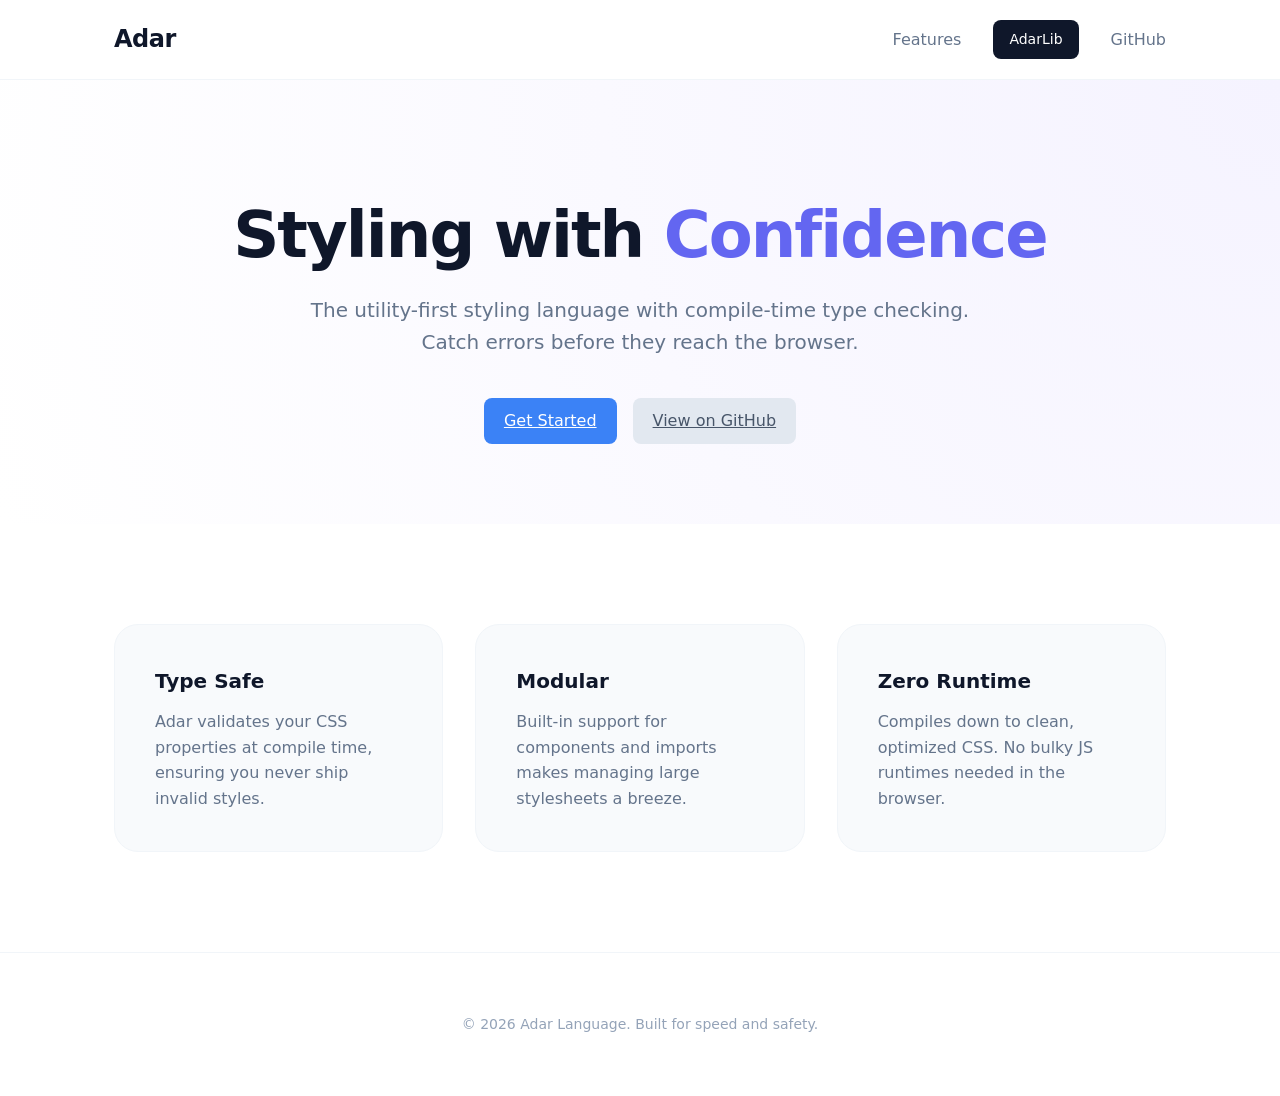
==== commit db893d9d: "style: synchronize adar-main theme and add navigation" ====
--- a/docs/index.html
+++ b/docs/index.html
@@ -12,8 +12,8 @@
             <div class="logo">Adar</div>
             <div class="nav-links">
                 <a href="#features">Features</a>
+                <a href="https://zulsyam23-dot.github.io/adarlib" class="btn-lib">AdarLib</a>
                 <a href="https://github.com/zulsyam23-dot/adar" target="_blank">GitHub</a>
-                <a href="https://zulsyam23-dot.github.io/adarlib" class="btn-lib">AdarLib</a>
             </div>
         </div>
     </nav>
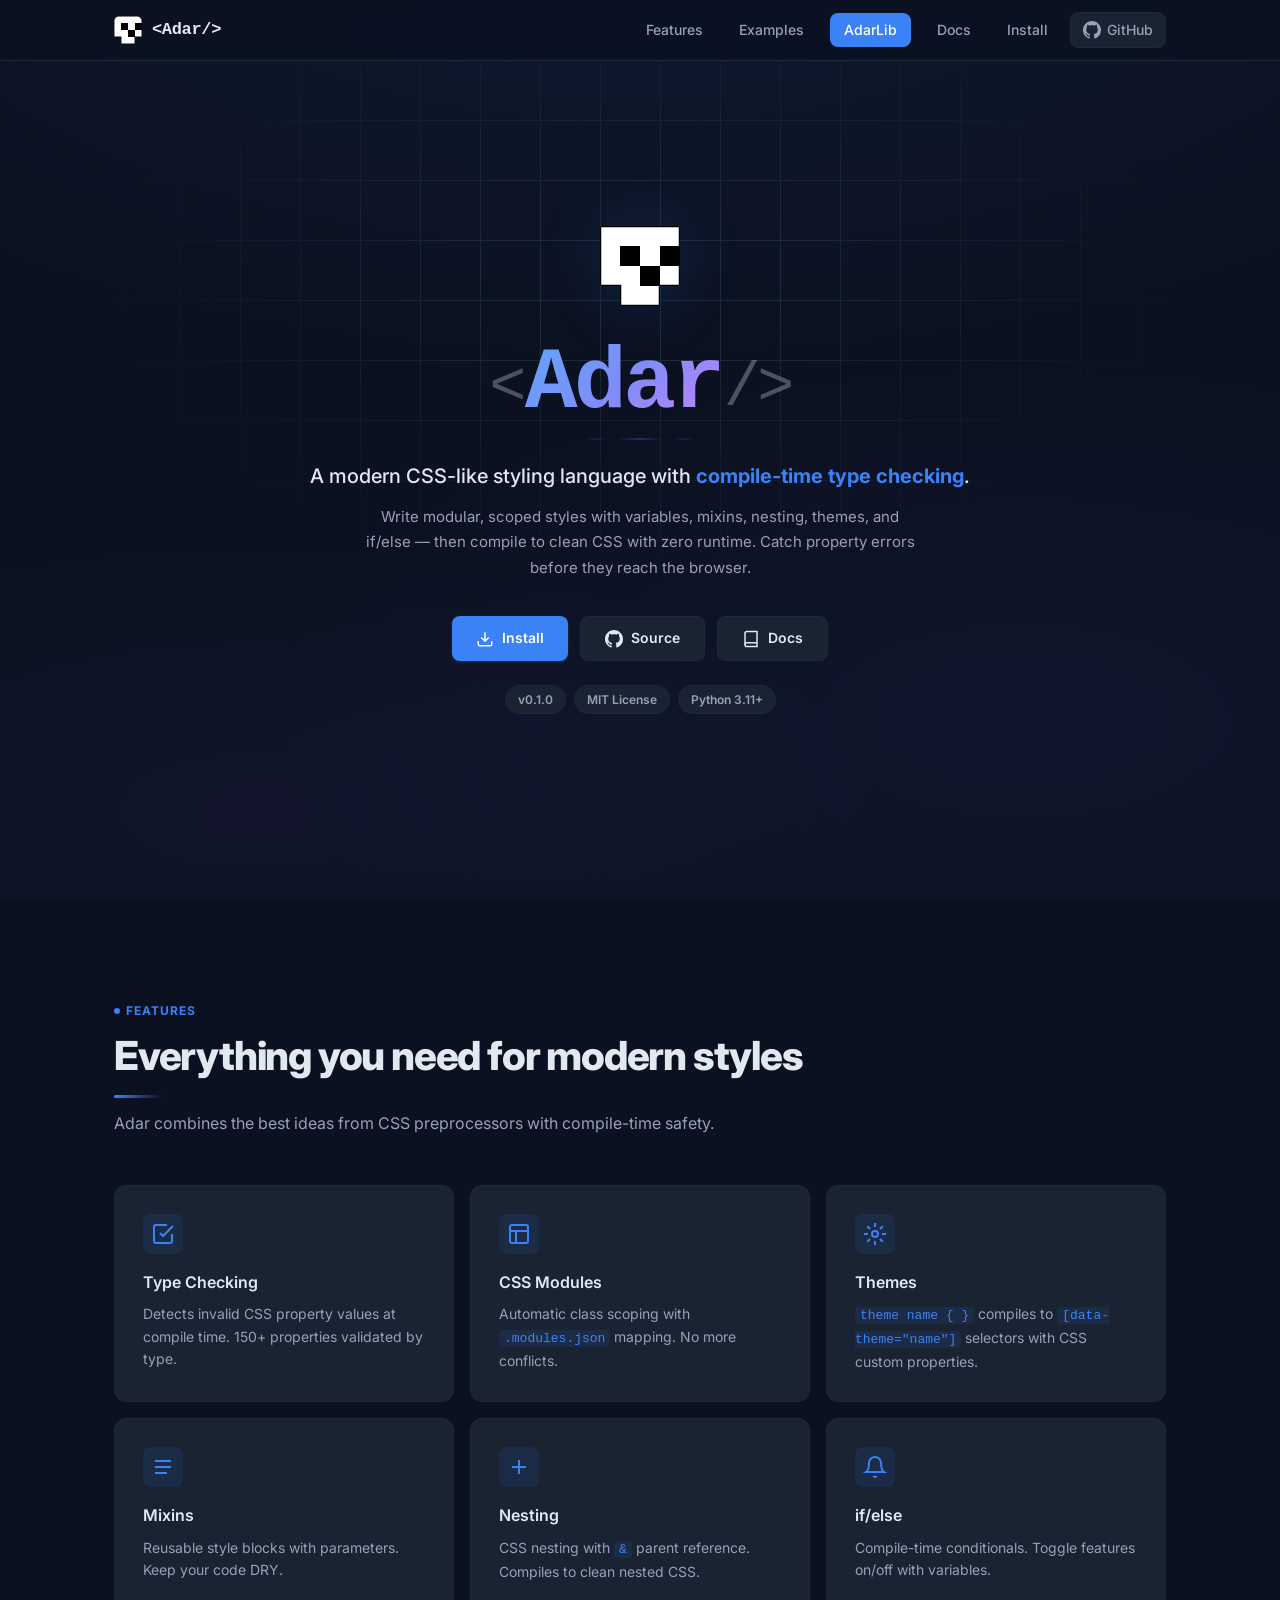
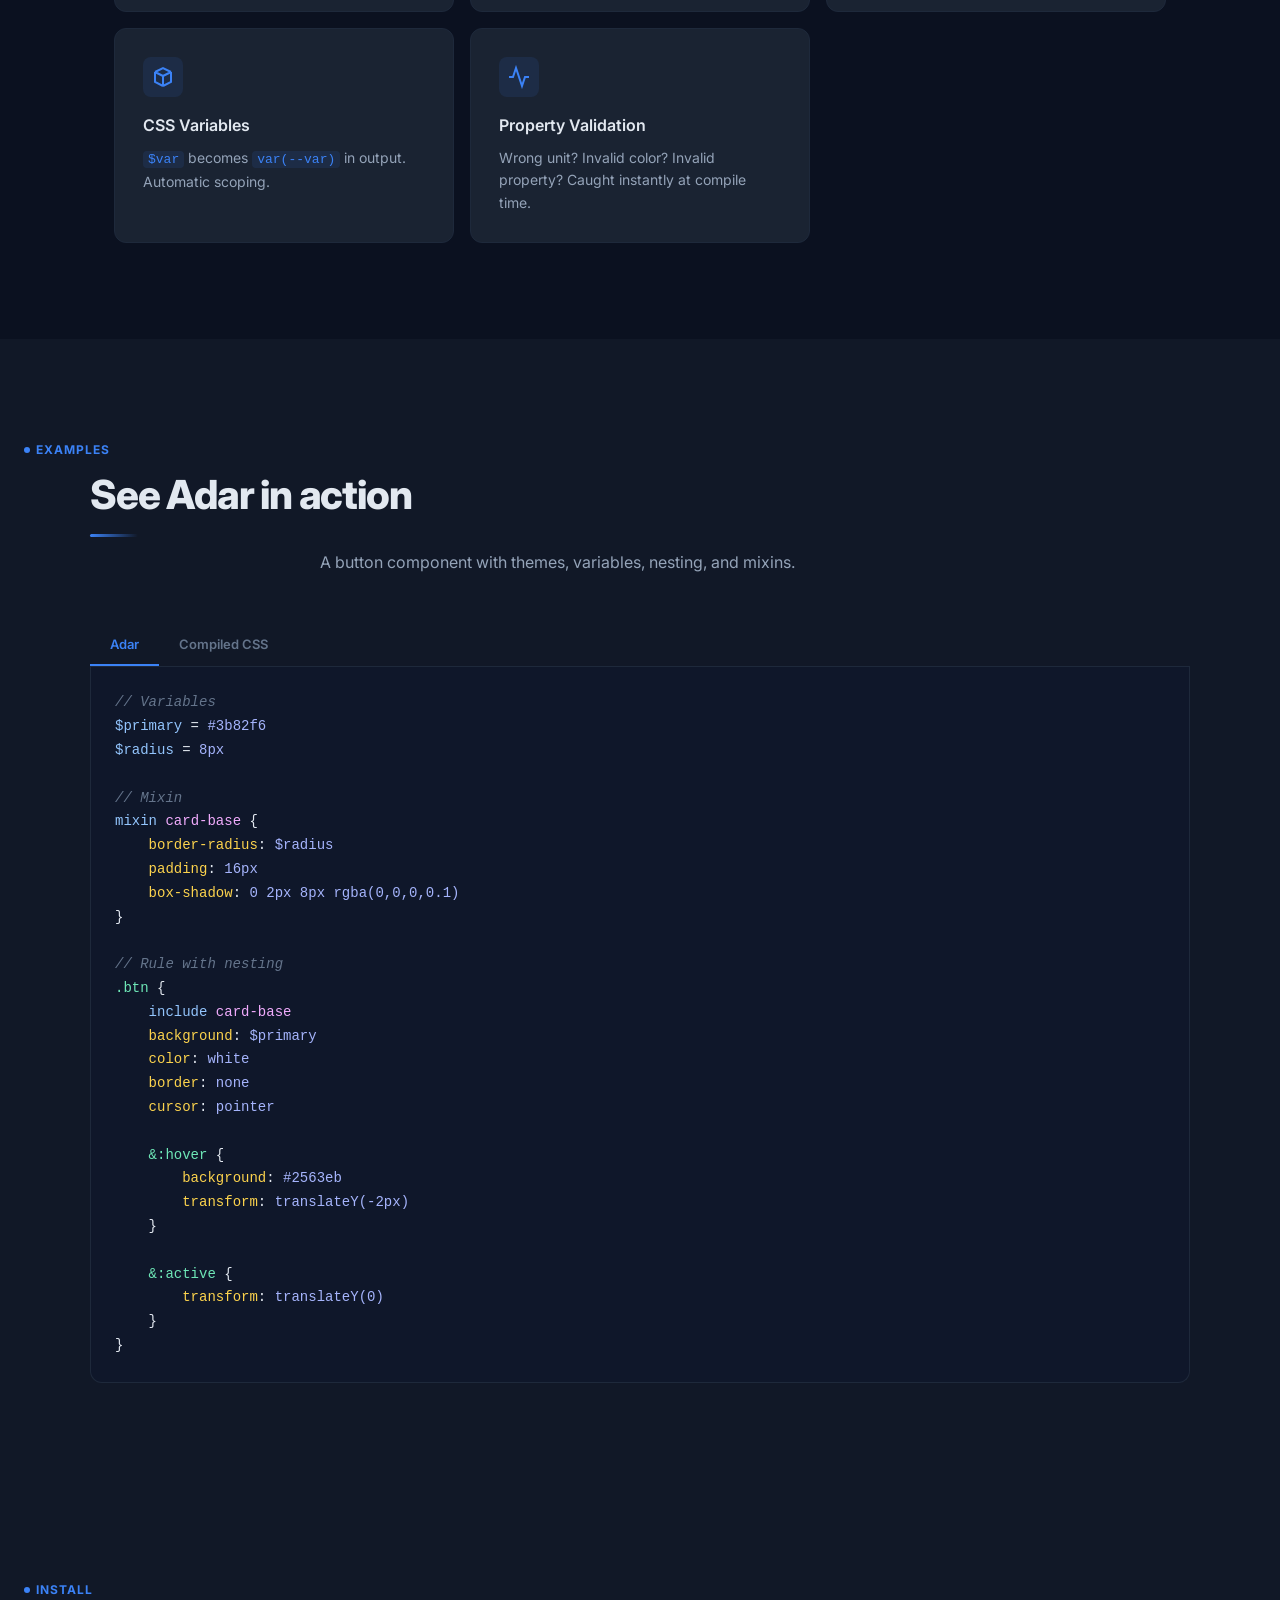
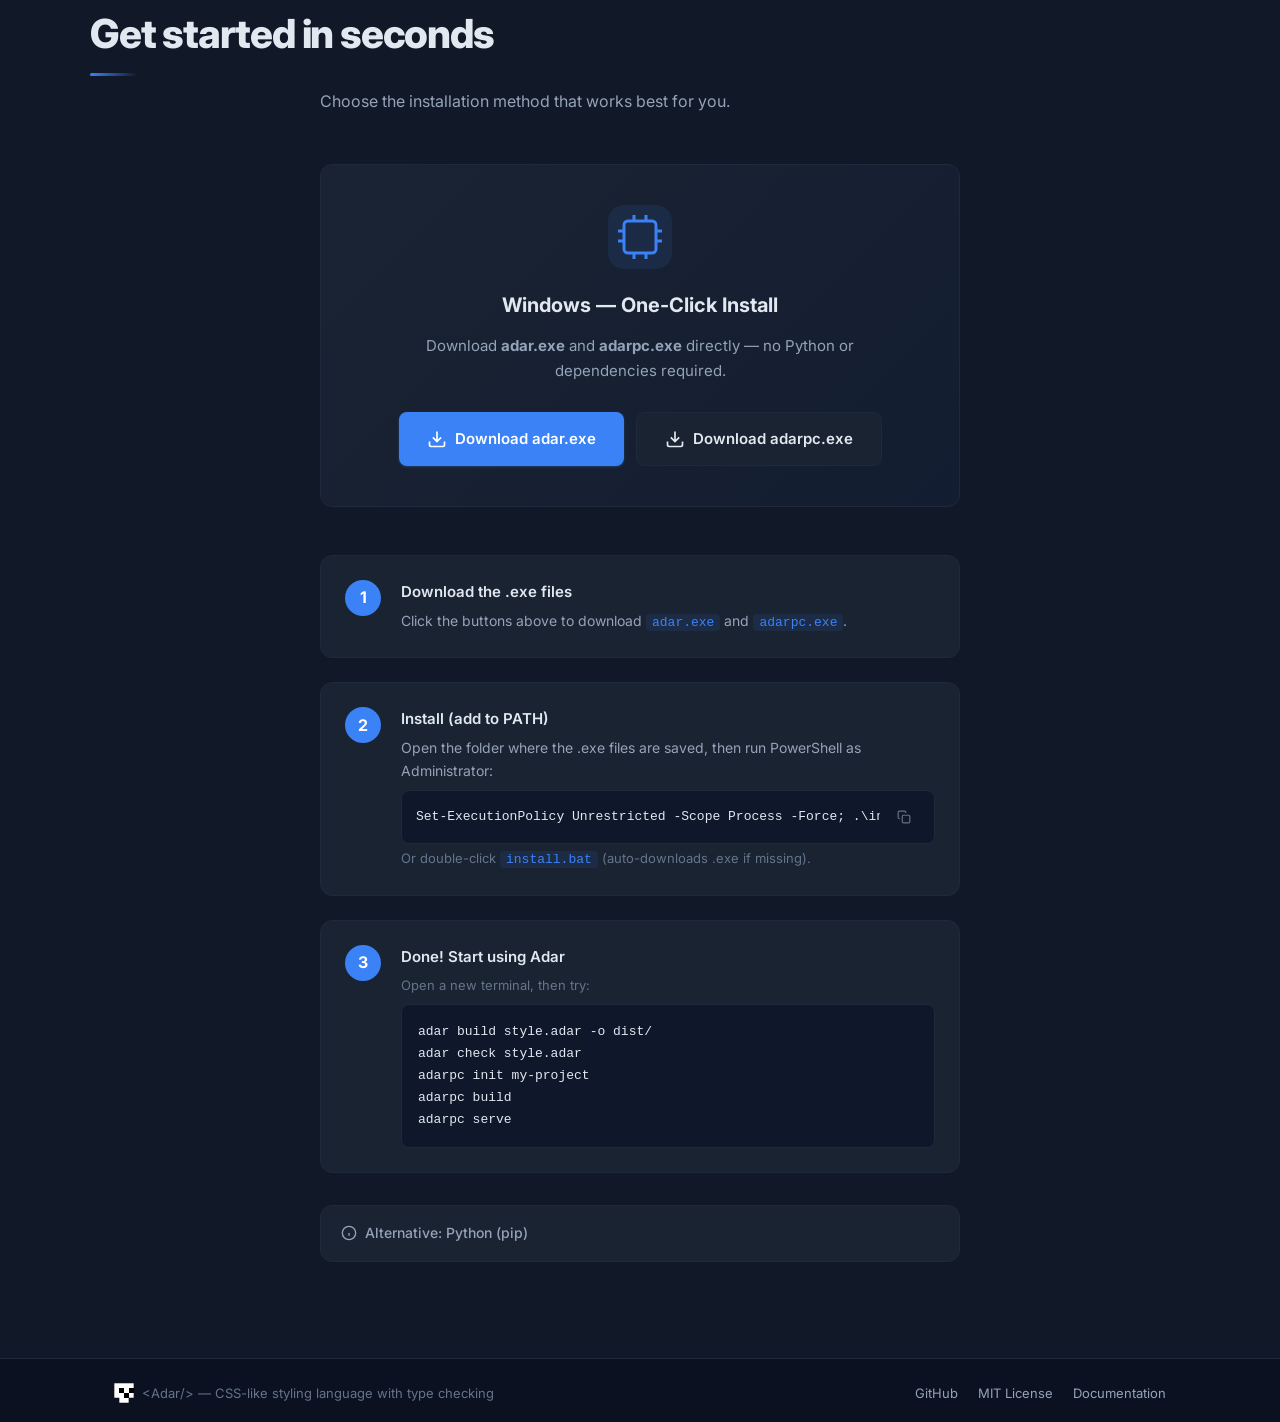
==== commit 4a6599e4: "feat: use old_index.html as main page and add AdarLib link" ====
--- a/docs/index.html
+++ b/docs/index.html
@@ -1,57 +1,308 @@
 <!DOCTYPE html>
 <html lang="en">
 <head>
-    <meta charset="UTF-8">
-    <meta name="viewport" content="width=device-width, initial-scale=1.0">
-    <title>Adar | Modern Styling Language</title>
-    <link rel="stylesheet" href="style/style.css">
+<meta charset="UTF-8">
+<meta name="viewport" content="width=device-width, initial-scale=1.0">
+<title>Adar — CSS-like styling language with compile-time type checking</title>
+<meta name="description" content="Adar is a modern CSS-like styling language that compiles to modular, scoped CSS with compile-time type checking. Catch property errors before they reach the browser.">
+<meta property="og:title" content="Adar — CSS-like styling language with type checking">
+<meta property="og:description" content="Write modular, scoped styles with variables, mixins, nesting, themes, and if/else. Compiles to clean CSS with zero runtime.">
+<meta property="og:type" content="website">
+<meta property="og:url" content="https://zulsyam23-dot.github.io/adar/">
+<meta property="og:image" content="https://zulsyam23-dot.github.io/adar/og-image.svg">
+<meta name="theme-color" content="#0f172a">
+<link rel="icon" type="image/svg+xml" href="favicon.svg">
+<link rel="preconnect" href="https://fonts.googleapis.com">
+<link rel="preconnect" href="https://fonts.gstatic.com" crossorigin>
+<link href="https://fonts.googleapis.com/css2?family=Inter:wght@400;500;600;700;800&display=swap" rel="stylesheet">
+<link rel="stylesheet" href="style.css">
 </head>
 <body>
-    <nav class="navbar">
-        <div class="container nav-flex">
-            <div class="logo">Adar</div>
-            <div class="nav-links">
-                <a href="#features">Features</a>
-                <a href="https://zulsyam23-dot.github.io/adarlib" class="btn-lib">AdarLib</a>
-                <a href="https://github.com/zulsyam23-dot/adar" target="_blank">GitHub</a>
-            </div>
+
+<nav class="nav">
+  <div class="nav-inner">
+    <a href="#" class="logo">
+      <img src="logo.svg" alt="Adar" class="logo-img" width="28" height="28">
+      <span class="logo-text">&lt;Adar/&gt;</span>
+    </a>
+    <button class="nav-toggle" id="navToggle" aria-label="Menu">
+      <span></span><span></span><span></span>
+    </button>
+    <div class="nav-links" id="navLinks">
+      <a href="#features">Features</a>
+      <a href="#examples">Examples</a>
+      <a href="https://zulsyam23-dot.github.io/adarlib/" class="btn-lib-nav">AdarLib</a>
+      <a href="docs.html">Docs</a>
+      <a href="#install">Install</a>
+      <a href="https://github.com/zulsyam23-dot/adar" target="_blank" rel="noopener" class="nav-gh">
+        <svg width="18" height="18" viewBox="0 0 24 24" fill="currentColor"><path d="M12 0C5.37 0 0 5.37 0 12c0 5.31 3.435 9.795 8.205 11.385.6.105.825-.255.825-.57 0-.285-.015-1.23-.015-2.235-3.015.555-3.795-.735-4.035-1.41-.135-.345-.72-1.41-1.23-1.695-.42-.225-1.02-.78-.015-.795.945-.015 1.62.87 1.845 1.23 1.08 1.815 2.805 1.305 3.495.99.105-.78.42-1.305.765-1.605-2.67-.3-5.46-1.335-5.46-5.925 0-1.305.465-2.385 1.23-3.225-.12-.3-.54-1.53.12-3.18 0 0 1.005-.315 3.3 1.23.96-.27 1.98-.405 3-.405s2.04.135 3 .405c2.295-1.56 3.3-1.23 3.3-1.23.66 1.65.24 2.88.12 3.18.765.84 1.23 1.905 1.23 3.225 0 4.605-2.805 5.625-5.475 5.925.435.375.81 1.095.81 2.22 0 1.605-.015 2.895-.015 3.3 0 .315.225.69.825.57A12.02 12.02 0 0024 12c0-6.63-5.37-12-12-12z"/></svg>
+        <span>GitHub</span>
+      </a>
+    </div>
+  </div>
+  <div class="nav-overlay" id="navOverlay"></div>
+</nav>
+
+<section class="hero">
+  <div class="hero-bg"></div>
+  <div class="hero-grid"></div>
+  <div class="hero-content">
+    <div class="hero-logo">
+      <img src="logo.svg" alt="Adar" width="96" height="96">
+    </div>
+    <div class="hero-title-group">
+      <h1 class="hero-title">
+        <span class="title-tag">&lt;</span>
+        <span class="title-name">Adar</span>
+        <span class="title-tag">/&gt;</span>
+      </h1>
+      <div class="title-underline">
+        <span></span>
+        <span></span>
+        <span></span>
+      </div>
+    </div>
+    <p class="hero-sub">A modern CSS-like styling language with <strong>compile-time type checking</strong>.</p>
+    <p class="hero-desc">Write modular, scoped styles with variables, mixins, nesting, themes, and if/else &mdash; then compile to clean CSS with zero runtime. Catch property errors before they reach the browser.</p>
+    <div class="hero-actions">
+      <a href="#install" class="btn btn-primary">
+        <svg width="18" height="18" viewBox="0 0 24 24" fill="none" stroke="currentColor" stroke-width="2"><path d="M21 15v4a2 2 0 01-2 2H5a2 2 0 01-2-2v-4M7 10l5 5 5-5M12 15V3"/></svg>
+        Install
+      </a>
+      <a href="https://github.com/zulsyam23-dot/adar" target="_blank" rel="noopener" class="btn btn-secondary">
+        <svg width="18" height="18" viewBox="0 0 24 24" fill="currentColor"><path d="M12 0C5.37 0 0 5.37 0 12c0 5.31 3.435 9.795 8.205 11.385.6.105.825-.255.825-.57 0-.285-.015-1.23-.015-2.235-3.015.555-3.795-.735-4.035-1.41-.135-.345-.72-1.41-1.23-1.695-.42-.225-1.02-.78-.015-.795.945-.015 1.62.87 1.845 1.23 1.08 1.815 2.805 1.305 3.495.99.105-.78.42-1.305.765-1.605-2.67-.3-5.46-1.335-5.46-5.925 0-1.305.465-2.385 1.23-3.225-.12-.3-.54-1.53.12-3.18 0 0 1.005-.315 3.3 1.23.96-.27 1.98-.405 3-.405s2.04.135 3 .405c2.295-1.56 3.3-1.23 3.3-1.23.66 1.65.24 2.88.12 3.18.765.84 1.23 1.905 1.23 3.225 0 4.605-2.805 5.625-5.475 5.925.435.375.81 1.095.81 2.22 0 1.605-.015 2.895-.015 3.3 0 .315.225.69.825.57A12.02 12.02 0 0024 12c0-6.63-5.37-12-12-12z"/></svg>
+        Source
+      </a>
+      <a href="docs.html" class="btn btn-secondary">
+        <svg width="18" height="18" viewBox="0 0 24 24" fill="none" stroke="currentColor" stroke-width="2"><path d="M4 19.5A2.5 2.5 0 016.5 17H20"/><path d="M6.5 2H20v20H6.5A2.5 2.5 0 014 19.5v-15A2.5 2.5 0 016.5 2z"/></svg>
+        Docs
+      </a>
+    </div>
+    <div class="hero-badges">
+      <span class="badge">v0.1.0</span>
+      <span class="badge">MIT License</span>
+      <span class="badge">Python 3.11+</span>
+    </div>
+  </div>
+</section>
+
+<section id="features" class="section">
+  <div class="section-label">Features</div>
+  <h2>Everything you need for modern styles</h2>
+  <p class="section-desc">Adar combines the best ideas from CSS preprocessors with compile-time safety.</p>
+  <div class="features-grid">
+    <div class="feature-card">
+      <div class="feature-icon">
+        <svg width="24" height="24" viewBox="0 0 24 24" fill="none" stroke="currentColor" stroke-width="2"><path d="M9 11l3 3L22 4M21 12v7a2 2 0 01-2 2H5a2 2 0 01-2-2V5a2 2 0 012-2h11"/></svg>
+      </div>
+      <h3>Type Checking</h3>
+      <p>Detects invalid CSS property values at compile time. 150+ properties validated by type.</p>
+    </div>
+    <div class="feature-card">
+      <div class="feature-icon">
+        <svg width="24" height="24" viewBox="0 0 24 24" fill="none" stroke="currentColor" stroke-width="2"><rect x="3" y="3" width="18" height="18" rx="2"/><path d="M3 9h18M9 21V9"/></svg>
+      </div>
+      <h3>CSS Modules</h3>
+      <p>Automatic class scoping with <code>.modules.json</code> mapping. No more conflicts.</p>
+    </div>
+    <div class="feature-card">
+      <div class="feature-icon">
+        <svg width="24" height="24" viewBox="0 0 24 24" fill="none" stroke="currentColor" stroke-width="2"><circle cx="12" cy="12" r="3"/><path d="M12 1v4M12 19v4M4.22 4.22l2.83 2.83M16.95 16.95l2.83 2.83M1 12h4M19 12h4M4.22 19.78l2.83-2.83M16.95 7.05l2.83-2.83"/></svg>
+      </div>
+      <h3>Themes</h3>
+      <p><code>theme name { }</code> compiles to <code>[data-theme="name"]</code> selectors with CSS custom properties.</p>
+    </div>
+    <div class="feature-card">
+      <div class="feature-icon">
+        <svg width="24" height="24" viewBox="0 0 24 24" fill="none" stroke="currentColor" stroke-width="2"><path d="M4 6h16M4 12h16M4 18h12"/></svg>
+      </div>
+      <h3>Mixins</h3>
+      <p>Reusable style blocks with parameters. Keep your code DRY.</p>
+    </div>
+    <div class="feature-card">
+      <div class="feature-icon">
+        <svg width="24" height="24" viewBox="0 0 24 24" fill="none" stroke="currentColor" stroke-width="2"><path d="M12 5v14M5 12h14"/></svg>
+      </div>
+      <h3>Nesting</h3>
+      <p>CSS nesting with <code>&amp;</code> parent reference. Compiles to clean nested CSS.</p>
+    </div>
+    <div class="feature-card">
+      <div class="feature-icon">
+        <svg width="24" height="24" viewBox="0 0 24 24" fill="none" stroke="currentColor" stroke-width="2"><path d="M18 8A6 6 0 006 8c0 7-3 9-3 9h18s-3-2-3-9"/><path d="M13.73 21a2 2 0 01-3.46 0"/></svg>
+      </div>
+      <h3>if/else</h3>
+      <p>Compile-time conditionals. Toggle features on/off with variables.</p>
+    </div>
+    <div class="feature-card">
+      <div class="feature-icon">
+        <svg width="24" height="24" viewBox="0 0 24 24" fill="none" stroke="currentColor" stroke-width="2"><path d="M20 7l-8-4-8 4m16 0l-8 4m8-4v10l-8 4m0-10L4 7m8 4v10M4 7v10l8 4"/></svg>
+      </div>
+      <h3>CSS Variables</h3>
+      <p><code>$var</code> becomes <code>var(--var)</code> in output. Automatic scoping.</p>
+    </div>
+    <div class="feature-card">
+      <div class="feature-icon">
+        <svg width="24" height="24" viewBox="0 0 24 24" fill="none" stroke="currentColor" stroke-width="2"><polyline points="22 12 18 12 15 21 9 3 6 12 2 12"/></svg>
+      </div>
+      <h3>Property Validation</h3>
+      <p>Wrong unit? Invalid color? Invalid property? Caught instantly at compile time.</p>
+    </div>
+  </div>
+</section>
+
+<section id="examples" class="section section-alt">
+  <div class="section-label">Examples</div>
+  <h2>See Adar in action</h2>
+  <p class="section-desc">A button component with themes, variables, nesting, and mixins.</p>
+
+  <div class="code-tabs">
+    <div class="code-tab active" data-tab="adar">Adar</div>
+    <div class="code-tab" data-tab="css">Compiled CSS</div>
+  </div>
+
+  <div class="code-panel active" id="code-adar">
+    <pre class="code-block"><span class="cm">// Variables</span>
+<span class="kw">$primary</span> = <span class="val">#3b82f6</span>
+<span class="kw">$radius</span> = <span class="val">8px</span>
+
+<span class="cm">// Mixin</span>
+<span class="kw">mixin</span> <span class="fn">card-base</span> {
+    <span class="prop">border-radius</span>: <span class="val">$radius</span>
+    <span class="prop">padding</span>: <span class="val">16px</span>
+    <span class="prop">box-shadow</span>: <span class="val">0 2px 8px rgba(0,0,0,0.1)</span>
+}
+
+<span class="cm">// Rule with nesting</span>
+<span class="sel">.btn</span> {
+    <span class="kw">include</span> <span class="fn">card-base</span>
+    <span class="prop">background</span>: <span class="val">$primary</span>
+    <span class="prop">color</span>: <span class="val">white</span>
+    <span class="prop">border</span>: <span class="val">none</span>
+    <span class="prop">cursor</span>: <span class="val">pointer</span>
+
+    <span class="sel">&amp;:hover</span> {
+        <span class="prop">background</span>: <span class="val">#2563eb</span>
+        <span class="prop">transform</span>: <span class="val">translateY(-2px)</span>
+    }
+
+    <span class="sel">&amp;:active</span> {
+        <span class="prop">transform</span>: <span class="val">translateY(0)</span>
+    }
+}</pre>
+  </div>
+
+  <div class="code-panel" id="code-css">
+    <pre class="code-block"><span class="sel">.btn__a1b2c3</span> {
+  <span class="prop">border-radius</span>: <span class="val">var(--radius)</span>;
+  <span class="prop">padding</span>: <span class="val">16px</span>;
+  <span class="prop">box-shadow</span>: <span class="val">0 2px 8px rgba(0,0,0,0.1)</span>;
+  <span class="prop">background</span>: <span class="val">var(--primary)</span>;
+  <span class="prop">color</span>: <span class="val">white</span>;
+  <span class="prop">border</span>: <span class="val">none</span>;
+  <span class="prop">cursor</span>: <span class="val">pointer</span>;
+}
+<span class="sel">.btn__a1b2c3:hover</span> {
+  <span class="prop">background</span>: <span class="val">#2563eb</span>;
+  <span class="prop">transform</span>: <span class="val">translateY(-2px)</span>;
+}
+<span class="sel">.btn__a1b2c3:active</span> {
+  <span class="prop">transform</span>: <span class="val">translateY(0)</span>;
+}</pre>
+  </div>
+</section>
+
+
+
+<section id="install" class="section section-alt">
+  <div class="section-label">Install</div>
+  <h2>Get started in seconds</h2>
+  <p class="section-desc">Choose the installation method that works best for you.</p>
+
+  <div class="install-hero">
+    <div class="install-hero-card">
+      <div class="install-hero-icon">
+        <svg width="48" height="48" viewBox="0 0 24 24" fill="none" stroke="currentColor" stroke-width="1.5"><rect x="4" y="4" width="16" height="16" rx="2"/><path d="M9 1v3M15 1v3M9 20v3M15 20v3M20 9h3M20 14h3M1 9h3M1 14h3"/></svg>
+      </div>
+      <h3>Windows &mdash; One-Click Install</h3>
+      <p class="install-hero-desc">Download <strong>adar.exe</strong> and <strong>adarpc.exe</strong> directly &mdash; no Python or dependencies required.</p>
+      <div class="install-hero-actions">
+        <a href="https://github.com/zulsyam23-dot/adar/releases/latest/download/adar.exe" class="btn btn-primary btn-lg" target="_blank" rel="noopener">
+          <svg width="20" height="20" viewBox="0 0 24 24" fill="none" stroke="currentColor" stroke-width="2"><path d="M21 15v4a2 2 0 01-2 2H5a2 2 0 01-2-2v-4M7 10l5 5 5-5M12 15V3"/></svg>
+          Download adar.exe
+        </a>
+        <a href="https://github.com/zulsyam23-dot/adar/releases/latest/download/adarpc.exe" class="btn btn-secondary btn-lg" target="_blank" rel="noopener">
+          <svg width="20" height="20" viewBox="0 0 24 24" fill="none" stroke="currentColor" stroke-width="2"><path d="M21 15v4a2 2 0 01-2 2H5a2 2 0 01-2-2v-4M7 10l5 5 5-5M12 15V3"/></svg>
+          Download adarpc.exe
+        </a>
+      </div>
+    </div>
+  </div>
+
+  <div class="install-steps">
+    <div class="install-step">
+      <div class="install-step-num">1</div>
+      <div class="install-step-body">
+        <h4>Download the .exe files</h4>
+        <p>Click the buttons above to download <code>adar.exe</code> and <code>adarpc.exe</code>.</p>
+      </div>
+    </div>
+    <div class="install-step">
+      <div class="install-step-num">2</div>
+      <div class="install-step-body">
+        <h4>Install (add to PATH)</h4>
+        <p>Open the folder where the .exe files are saved, then run PowerShell as Administrator:</p>
+        <div class="install-copy-line">
+          <code>Set-ExecutionPolicy Unrestricted -Scope Process -Force; .\install.ps1</code>
+          <button class="btn-icon" onclick="copyText(this)" title="Copy command">
+            <svg width="14" height="14" viewBox="0 0 24 24" fill="none" stroke="currentColor" stroke-width="2"><rect x="9" y="9" width="13" height="13" rx="2"/><path d="M5 15H4a2 2 0 01-2-2V4a2 2 0 012-2h9a2 2 0 012 2v1"/></svg>
+          </button>
         </div>
-    </nav>
-
-    <header class="hero">
-        <div class="container">
-            <h1>Styling with <span class="accent">Confidence</span></h1>
-            <p class="hero-sub">The utility-first styling language with compile-time type checking. Catch errors before they reach the browser.</p>
-            <div class="hero-actions">
-                <a href="#" class="btn btn-primary">Get Started</a>
-                <a href="https://github.com/zulsyam23-dot/adar" class="btn btn-outline">View on GitHub</a>
-            </div>
-        </div>
-    </header>
-
-    <section id="features" class="features">
-        <div class="container">
-            <div class="feature-grid">
-                <div class="feature-card">
-                    <h3>Type Safe</h3>
-                    <p>Adar validates your CSS properties at compile time, ensuring you never ship invalid styles.</p>
-                </div>
-                <div class="feature-card">
-                    <h3>Modular</h3>
-                    <p>Built-in support for components and imports makes managing large stylesheets a breeze.</p>
-                </div>
-                <div class="feature-card">
-                    <h3>Zero Runtime</h3>
-                    <p>Compiles down to clean, optimized CSS. No bulky JS runtimes needed in the browser.</p>
-                </div>
-            </div>
-        </div>
-    </section>
-
-    <footer class="footer">
-        <div class="container">
-            <p>&copy; 2026 Adar Language. Built for speed and safety.</p>
-        </div>
-    </footer>
+        <p class="install-step-alt">Or double-click <code>install.bat</code> (auto-downloads .exe if missing).</p>
+      </div>
+    </div>
+    <div class="install-step">
+      <div class="install-step-num">3</div>
+      <div class="install-step-body">
+        <h4>Done! Start using Adar</h4>
+        <p class="install-step-alt">Open a new terminal, then try:</p>
+        <pre class="code-block">adar build style.adar -o dist/
+adar check style.adar
+adarpc init my-project
+adarpc build
+adarpc serve</pre>
+      </div>
+    </div>
+  </div>
+
+  <details class="install-details">
+    <summary><svg width="16" height="16" viewBox="0 0 24 24" fill="none" stroke="currentColor" stroke-width="2"><circle cx="12" cy="12" r="10"/><path d="M12 16v-4M12 8h.01"/></svg> Alternative: Python (pip)</summary>
+    <div class="install-details-body">
+      <p>Butuh Python 3.11+. Clone repo dan install dengan pip:</p>
+      <pre class="code-block">git clone https://github.com/zulsyam23-dot/adar.git
+cd adar
+pip install -e .
+
+adar build src/style.adar -o dist/
+adar check src/
+adarpc init my-site</pre>
+    </div>
+  </details>
+</section>
+
+<footer class="footer">
+  <div class="footer-inner">
+    <div class="footer-brand">
+      <img src="logo.svg" alt="Adar" width="20" height="20">
+      <span>&lt;Adar/&gt; &mdash; CSS-like styling language with type checking</span>
+    </div>
+    <div class="footer-links">
+      <a href="https://github.com/zulsyam23-dot/adar" target="_blank" rel="noopener">GitHub</a>
+      <a href="https://github.com/zulsyam23-dot/adar/blob/main/LICENSE" target="_blank" rel="noopener">MIT License</a>
+      <a href="docs/guide.md" target="_blank" rel="noopener">Documentation</a>
+    </div>
+  </div>
+</footer>
+
+<script src="script.js"></script>
 </body>
 </html>
--- a/docs/style.css
+++ b/docs/style.css
@@ -0,0 +1,413 @@
+:root {
+  --accent: #3b82f6;
+  --accent-dark: #2563eb;
+  --accent-glow: rgba(59, 130, 246, 0.15);
+  --bg: #0b1120;
+  --bg-elevated: #111827;
+  --bg-card: #1a2332;
+  --bg-code: #0f172a;
+  --text: #e2e8f0;
+  --text-muted: #94a3b8;
+  --text-dim: #64748b;
+  --border: #1e293b;
+  --border-light: #334155;
+  --radius: 12px;
+  --radius-sm: 8px;
+  --radius-full: 9999px;
+  --font-mono: 'Cascadia Code', 'Fira Code', 'JetBrains Mono', 'SF Mono', ui-monospace, monospace;
+  --font-sans: 'Inter', -apple-system, BlinkMacSystemFont, 'Segoe UI', system-ui, sans-serif;
+}
+
+* { margin: 0; padding: 0; box-sizing: border-box; }
+
+html { scroll-behavior: smooth; }
+
+body {
+  font-family: var(--font-sans);
+  background: var(--bg);
+  color: var(--text);
+  line-height: 1.6;
+  -webkit-font-smoothing: antialiased;
+}
+
+a { color: var(--accent); text-decoration: none; transition: opacity 0.2s; }
+a:hover { opacity: 0.85; }
+
+::selection { background: var(--accent); color: white; }
+
+/* Nav */
+.nav {
+  position: fixed; top: 0; left: 0; right: 0; z-index: 100;
+  background: rgba(11, 17, 32, 0.85);
+  backdrop-filter: blur(16px) saturate(1.2);
+  -webkit-backdrop-filter: blur(16px) saturate(1.2);
+  border-bottom: 1px solid var(--border);
+  transition: border-color 0.3s;
+}
+.nav-inner {
+  max-width: 1100px; margin: 0 auto; padding: 0 24px;
+  height: 60px; display: flex; align-items: center; justify-content: space-between;
+}
+.logo {
+  display: flex; align-items: center; gap: 10px;
+  font-family: var(--font-mono); font-weight: 700; font-size: 18px;
+  color: var(--text) !important; text-decoration: none !important;
+}
+.logo-img { border-radius: 6px; }
+.logo-text { font-size: 17px; letter-spacing: -0.02em; }
+
+/* Nav Toggle (Hamburger) */
+.nav-toggle {
+  display: none; flex-direction: column; gap: 5px;
+  background: none; border: none; cursor: pointer;
+  padding: 8px; z-index: 110;
+}
+.nav-toggle span {
+  display: block; width: 22px; height: 2px;
+  background: var(--text); border-radius: 2px;
+  transition: all 0.3s;
+}
+.nav-toggle.open span:nth-child(1) { transform: translateY(7px) rotate(45deg); }
+.nav-toggle.open span:nth-child(2) { opacity: 0; }
+.nav-toggle.open span:nth-child(3) { transform: translateY(-7px) rotate(-45deg); }
+
+.nav-links { display: flex; align-items: center; gap: 8px; }
+.nav-links a {
+  color: var(--text-muted); font-size: 14px; font-weight: 500;
+  padding: 6px 14px; border-radius: var(--radius-sm);
+  transition: all 0.2s; text-decoration: none;
+}
+.nav-links a:hover { color: var(--text); background: var(--bg-card); }
+.btn-lib-nav {
+  background: var(--accent) !important;
+  color: white !important;
+  margin: 0 4px;
+}
+.btn-lib-nav:hover {
+  background: var(--accent-dark) !important;
+  transform: translateY(-1px);
+}
+.nav-gh {
+  display: flex; align-items: center; gap: 6px;
+  background: var(--bg-card) !important; border: 1px solid var(--border);
+  padding: 6px 12px !important;
+}
+.nav-gh:hover { border-color: var(--border-light) !important; }
+
+@media (max-width: 768px) {
+  .nav-toggle { display: flex; }
+  .nav-links {
+    position: fixed; top: 0; right: -100%; width: 260px; height: 100vh;
+    flex-direction: column; align-items: stretch; gap: 0;
+    background: var(--bg-elevated); border-left: 1px solid var(--border);
+    padding: 80px 24px 24px; transition: right 0.3s;
+    z-index: 105;
+  }
+  .nav-links.open { right: 0; }
+  .nav-links a {
+    padding: 14px 16px; font-size: 15px; border-radius: var(--radius-sm);
+  }
+  .nav-links a.active { color: var(--accent); background: rgba(59,130,246,0.1); }
+  .nav-gh { margin-top: 8px; justify-content: center; }
+  .nav-overlay {
+    position: fixed; inset: 0; background: rgba(0,0,0,0.5);
+    z-index: 100; opacity: 0; pointer-events: none;
+    transition: opacity 0.3s;
+  }
+  .nav-overlay.open { opacity: 1; pointer-events: auto; }
+}
+
+/* Hero */
+.hero {
+  min-height: 100vh; display: flex; align-items: center; justify-content: center;
+  text-align: center; padding: 120px 24px 80px;
+  position: relative; overflow: hidden;
+}
+.hero-bg {
+  position: absolute; inset: 0;
+  background:
+    radial-gradient(ellipse 80% 50% at 50% -10%, rgba(59, 130, 246, 0.08), transparent),
+    radial-gradient(ellipse 60% 40% at 80% 80%, rgba(99, 102, 241, 0.06), transparent),
+    radial-gradient(ellipse 50% 30% at 20% 90%, rgba(139, 92, 246, 0.05), transparent);
+}
+.hero-grid {
+  position: absolute; inset: 0;
+  background-image: linear-gradient(var(--border) 1px, transparent 1px),
+    linear-gradient(90deg, var(--border) 1px, transparent 1px);
+  background-size: 60px 60px;
+  mask-image: radial-gradient(ellipse 60% 50% at 50% 30%, black 20%, transparent 70%);
+  -webkit-mask-image: radial-gradient(ellipse 60% 50% at 50% 30%, black 20%, transparent 70%);
+}
+.hero-content { position: relative; max-width: 720px; }
+.hero-logo { margin-bottom: 24px; }
+.hero-logo img {
+  width: 80px; height: 80px;
+  filter: drop-shadow(0 0 30px var(--accent-glow));
+  animation: float 6s ease-in-out infinite;
+}
+@keyframes float {
+  0%, 100% { transform: translateY(0); }
+  50% { transform: translateY(-6px); }
+}
+.hero-title-group { margin-bottom: 20px; }
+.hero-title {
+  display: inline-flex; align-items: baseline; gap: 2px;
+  font-family: var(--font-mono); font-size: clamp(56px, 12vw, 88px);
+  font-weight: 800; letter-spacing: -0.04em; line-height: 1.05;
+  margin-bottom: 0;
+}
+.hero-title .title-tag {
+  font-weight: 300; opacity: 0.3;
+  background: none; -webkit-text-fill-color: var(--text);
+  font-size: 0.7em; transform: translateY(-0.05em);
+}
+.hero-title .title-name {
+  background: linear-gradient(135deg, #60a5fa 0%, #818cf8 50%, #c084fc 100%);
+  -webkit-background-clip: text; -webkit-text-fill-color: transparent;
+  background-clip: text;
+  position: relative;
+}
+.title-underline {
+  display: flex; align-items: center; justify-content: center;
+  gap: 8px; margin-top: 8px; opacity: 0.5;
+}
+.title-underline span {
+  display: block; height: 2px; border-radius: 2px;
+  background: linear-gradient(90deg, transparent, var(--accent), transparent);
+}
+.title-underline span:nth-child(1) { width: 24px; opacity: 0.3; }
+.title-underline span:nth-child(2) { width: 48px; opacity: 0.6; }
+.title-underline span:nth-child(3) { width: 24px; opacity: 0.3; }
+.hero-sub {
+  font-size: clamp(16px, 2.5vw, 20px); color: var(--text);
+  margin-bottom: 12px; font-weight: 500;
+}
+.hero-sub strong { color: var(--accent); }
+.hero-desc {
+  font-size: 15px; color: var(--text-muted); line-height: 1.7;
+  margin-bottom: 36px; max-width: 560px; margin-left: auto; margin-right: auto;
+}
+.hero-actions { display: flex; gap: 12px; justify-content: center; flex-wrap: wrap; margin-bottom: 24px; }
+.hero-badges { display: flex; gap: 8px; justify-content: center; flex-wrap: wrap; }
+.badge {
+  display: inline-flex; align-items: center; padding: 4px 12px;
+  border-radius: var(--radius-full); font-size: 12px; font-weight: 600;
+  background: var(--bg-card); color: var(--text-muted); border: 1px solid var(--border);
+}
+
+/* Buttons */
+.btn {
+  display: inline-flex; align-items: center; gap: 8px;
+  padding: 10px 24px; border-radius: var(--radius-sm);
+  font-size: 14px; font-weight: 600; font-family: var(--font-sans);
+  cursor: pointer; border: none; transition: all 0.2s;
+  text-decoration: none !important;
+}
+.btn-primary {
+  background: var(--accent); color: white;
+  box-shadow: 0 1px 3px rgba(59,130,246,0.3);
+}
+.btn-primary:hover { background: var(--accent-dark); opacity: 1; transform: translateY(-1px); box-shadow: 0 4px 12px rgba(59,130,246,0.4); }
+.btn-secondary {
+  background: var(--bg-card); color: var(--text);
+  border: 1px solid var(--border);
+}
+.btn-secondary:hover { border-color: var(--border-light); opacity: 1; transform: translateY(-1px); }
+.btn-small { padding: 7px 16px; font-size: 13px; }
+
+/* Sections */
+.section {
+  max-width: 1100px; margin: 0 auto; padding: 96px 24px;
+}
+.section-alt { max-width: 100%; background: var(--bg-elevated); }
+.section-alt > * { max-width: 1100px; margin-left: auto; margin-right: auto; }
+.section-label {
+  display: inline-flex; align-items: center; gap: 6px;
+  font-size: 12px; font-weight: 700; text-transform: uppercase; letter-spacing: 0.08em;
+  color: var(--accent); margin-bottom: 12px;
+}
+.section-label::before {
+  content: ''; display: inline-block; width: 6px; height: 6px;
+  border-radius: 50%; background: var(--accent);
+}
+.section h2 {
+  font-size: clamp(28px, 4vw, 40px); font-weight: 800;
+  margin-bottom: 12px; letter-spacing: -0.03em; line-height: 1.15;
+}
+.section h2::after {
+  content: ''; display: block; width: 48px; height: 3px;
+  border-radius: 2px; background: linear-gradient(90deg, var(--accent), transparent);
+  margin-top: 16px;
+}
+.section-alt h2::after { background: linear-gradient(90deg, var(--accent), transparent); }
+.section-desc {
+  color: var(--text-muted); margin-bottom: 48px;
+  font-size: 16px; max-width: 640px; line-height: 1.7;
+}
+
+/* Features Grid */
+.features-grid {
+  display: grid; grid-template-columns: repeat(auto-fill, minmax(260px, 1fr));
+  gap: 16px; margin-top: 0;
+}
+.feature-card {
+  background: var(--bg-card); border: 1px solid var(--border);
+  border-radius: var(--radius); padding: 28px;
+  transition: all 0.25s; cursor: default;
+}
+.feature-card:hover {
+  border-color: var(--accent); transform: translateY(-2px);
+  box-shadow: 0 8px 24px rgba(0,0,0,0.2);
+}
+.feature-card:hover .feature-icon { background: var(--accent); color: white; }
+.feature-icon {
+  width: 40px; height: 40px; border-radius: var(--radius-sm);
+  background: rgba(59,130,246,0.1); color: var(--accent);
+  display: flex; align-items: center; justify-content: center;
+  margin-bottom: 16px; transition: all 0.25s;
+}
+.feature-card h3 { font-size: 16px; font-weight: 600; margin-bottom: 8px; }
+.feature-card p { font-size: 14px; color: var(--text-muted); line-height: 1.6; }
+.feature-card code {
+  background: rgba(59,130,246,0.1); padding: 1px 5px;
+  border-radius: 4px; font-family: var(--font-mono); font-size: 13px;
+  color: var(--accent);
+}
+
+/* Code Tabs */
+.code-tabs { display: flex; gap: 0; margin-bottom: 0; border-bottom: 1px solid var(--border); }
+.code-tab {
+  padding: 10px 20px; font-size: 13px; font-weight: 600;
+  color: var(--text-dim); cursor: pointer; transition: all 0.2s;
+  border-bottom: 2px solid transparent; user-select: none;
+}
+.code-tab:hover { color: var(--text-muted); }
+.code-tab.active { color: var(--accent); border-bottom-color: var(--accent); }
+.code-panel { display: none; }
+.code-panel.active { display: block; }
+.code-block {
+  background: var(--bg-code); border: 1px solid var(--border);
+  border-top: none; border-radius: 0 0 var(--radius) var(--radius);
+  padding: 24px; font-family: var(--font-mono); font-size: 14px;
+  line-height: 1.7; overflow-x: auto; white-space: pre; tab-size: 4;
+}
+.code-block .kw { color: #93c5fd; }
+.code-block .fn { color: #f0abfc; }
+.code-block .val { color: #a5b4fc; }
+.code-block .sel { color: #6ee7b7; }
+.code-block .prop { color: #fcd34d; }
+.code-block .cm { color: #64748b; font-style: italic; }
+
+/* Utility */
+.btn-icon {
+  display: flex; align-items: center; justify-content: center;
+  width: 32px; height: 32px; border-radius: var(--radius-sm);
+  background: transparent; color: var(--text-dim); cursor: pointer;
+  border: none; transition: all 0.2s;
+}
+.btn-icon:hover { background: var(--border); color: var(--text); }
+
+/* Install — User-friendly */
+.install-hero { margin-bottom: 48px; }
+.install-hero-card {
+  background: linear-gradient(135deg, var(--bg-card) 0%, rgba(59,130,246,0.05) 100%);
+  border: 1px solid var(--border);
+  border-radius: var(--radius); padding: 40px;
+  text-align: center; max-width: 640px; margin: 0 auto;
+  transition: border-color 0.25s;
+}
+.install-hero-card:hover { border-color: var(--accent); }
+.install-hero-icon {
+  width: 64px; height: 64px; border-radius: 16px;
+  background: rgba(59,130,246,0.1); color: var(--accent);
+  display: flex; align-items: center; justify-content: center;
+  margin: 0 auto 20px;
+}
+.install-hero-card h3 { font-size: 20px; font-weight: 700; margin-bottom: 12px; }
+.install-hero-desc { font-size: 15px; color: var(--text-muted); line-height: 1.7; margin-bottom: 28px; max-width: 480px; margin-left: auto; margin-right: auto; }
+.install-hero-actions { display: flex; gap: 12px; justify-content: center; flex-wrap: wrap; }
+.btn-lg { padding: 14px 28px; font-size: 15px; border-radius: var(--radius-sm); }
+
+.install-steps {
+  max-width: 640px; margin: 0 auto; display: flex; flex-direction: column; gap: 24px;
+}
+.install-step {
+  display: flex; gap: 20px; align-items: flex-start;
+  background: var(--bg-card); border: 1px solid var(--border);
+  border-radius: var(--radius); padding: 24px;
+  transition: border-color 0.25s;
+}
+.install-step:hover { border-color: var(--border-light); }
+.install-step-num {
+  width: 36px; height: 36px; border-radius: 50%; flex-shrink: 0;
+  background: var(--accent); color: white;
+  display: flex; align-items: center; justify-content: center;
+  font-size: 16px; font-weight: 700;
+}
+.install-step-body { flex: 1; min-width: 0; }
+.install-step-body h4 { font-size: 15px; font-weight: 600; margin-bottom: 6px; }
+.install-step-body p { font-size: 14px; color: var(--text-muted); line-height: 1.6; margin-bottom: 8px; }
+.install-step-body p:last-child { margin-bottom: 0; }
+.install-step-body code {
+  background: rgba(59,130,246,0.1); padding: 1px 6px; border-radius: 4px;
+  font-family: var(--font-mono); font-size: 13px; color: var(--accent);
+}
+.install-step-body .code-block {
+  font-size: 13px; padding: 16px; border-radius: var(--radius-sm);
+  border: 1px solid var(--border); margin: 8px 0 0;
+}
+.install-step-alt { color: var(--text-dim) !important; font-size: 13px !important; }
+.install-copy-line {
+  display: flex; align-items: center; gap: 8px;
+  background: var(--bg-code); border: 1px solid var(--border);
+  border-radius: var(--radius-sm); padding: 10px 14px; margin: 4px 0;
+}
+.install-copy-line code {
+  flex: 1; font-size: 13px; color: var(--text) !important;
+  background: none !important; padding: 0 !important; white-space: nowrap; overflow-x: auto;
+}
+.install-copy-line .btn-icon { flex-shrink: 0; }
+
+.install-details {
+  max-width: 640px; margin: 32px auto 0;
+  background: var(--bg-card); border: 1px solid var(--border);
+  border-radius: var(--radius); overflow: hidden;
+}
+.install-details summary {
+  display: flex; align-items: center; gap: 8px;
+  padding: 16px 20px; cursor: pointer; font-size: 14px;
+  font-weight: 500; color: var(--text-muted); user-select: none;
+  transition: color 0.2s;
+}
+.install-details summary:hover { color: var(--text); }
+.install-details summary svg { flex-shrink: 0; }
+.install-details[open] summary { border-bottom: 1px solid var(--border); }
+.install-details-body { padding: 20px; }
+.install-details-body p { font-size: 14px; color: var(--text-muted); margin-bottom: 12px; }
+.install-details-body .code-block { font-size: 13px; padding: 16px; border-radius: var(--radius-sm); border: 1px solid var(--border); margin: 0; }
+
+/* Footer */
+.footer {
+  border-top: 1px solid var(--border);
+}
+.footer-inner {
+  max-width: 1100px; margin: 0 auto; padding: 24px;
+  display: flex; align-items: center; justify-content: space-between;
+}
+@media (max-width: 640px) { .footer-inner { flex-direction: column; gap: 12px; } }
+.footer-brand { display: flex; align-items: center; gap: 8px; font-size: 13px; color: var(--text-dim); }
+.footer-links { display: flex; gap: 20px; }
+.footer-links a { font-size: 13px; color: var(--text-muted); }
+
+/* Scrollbar */
+::-webkit-scrollbar { width: 8px; height: 8px; }
+::-webkit-scrollbar-track { background: transparent; }
+::-webkit-scrollbar-thumb { background: var(--border); border-radius: 4px; }
+::-webkit-scrollbar-thumb:hover { background: var(--border-light); }
+
+/* Animations on scroll */
+.fade-in {
+  opacity: 0; transform: translateY(20px);
+  transition: opacity 0.6s ease, transform 0.6s ease;
+}
+.fade-in.visible { opacity: 1; transform: translateY(0); }
